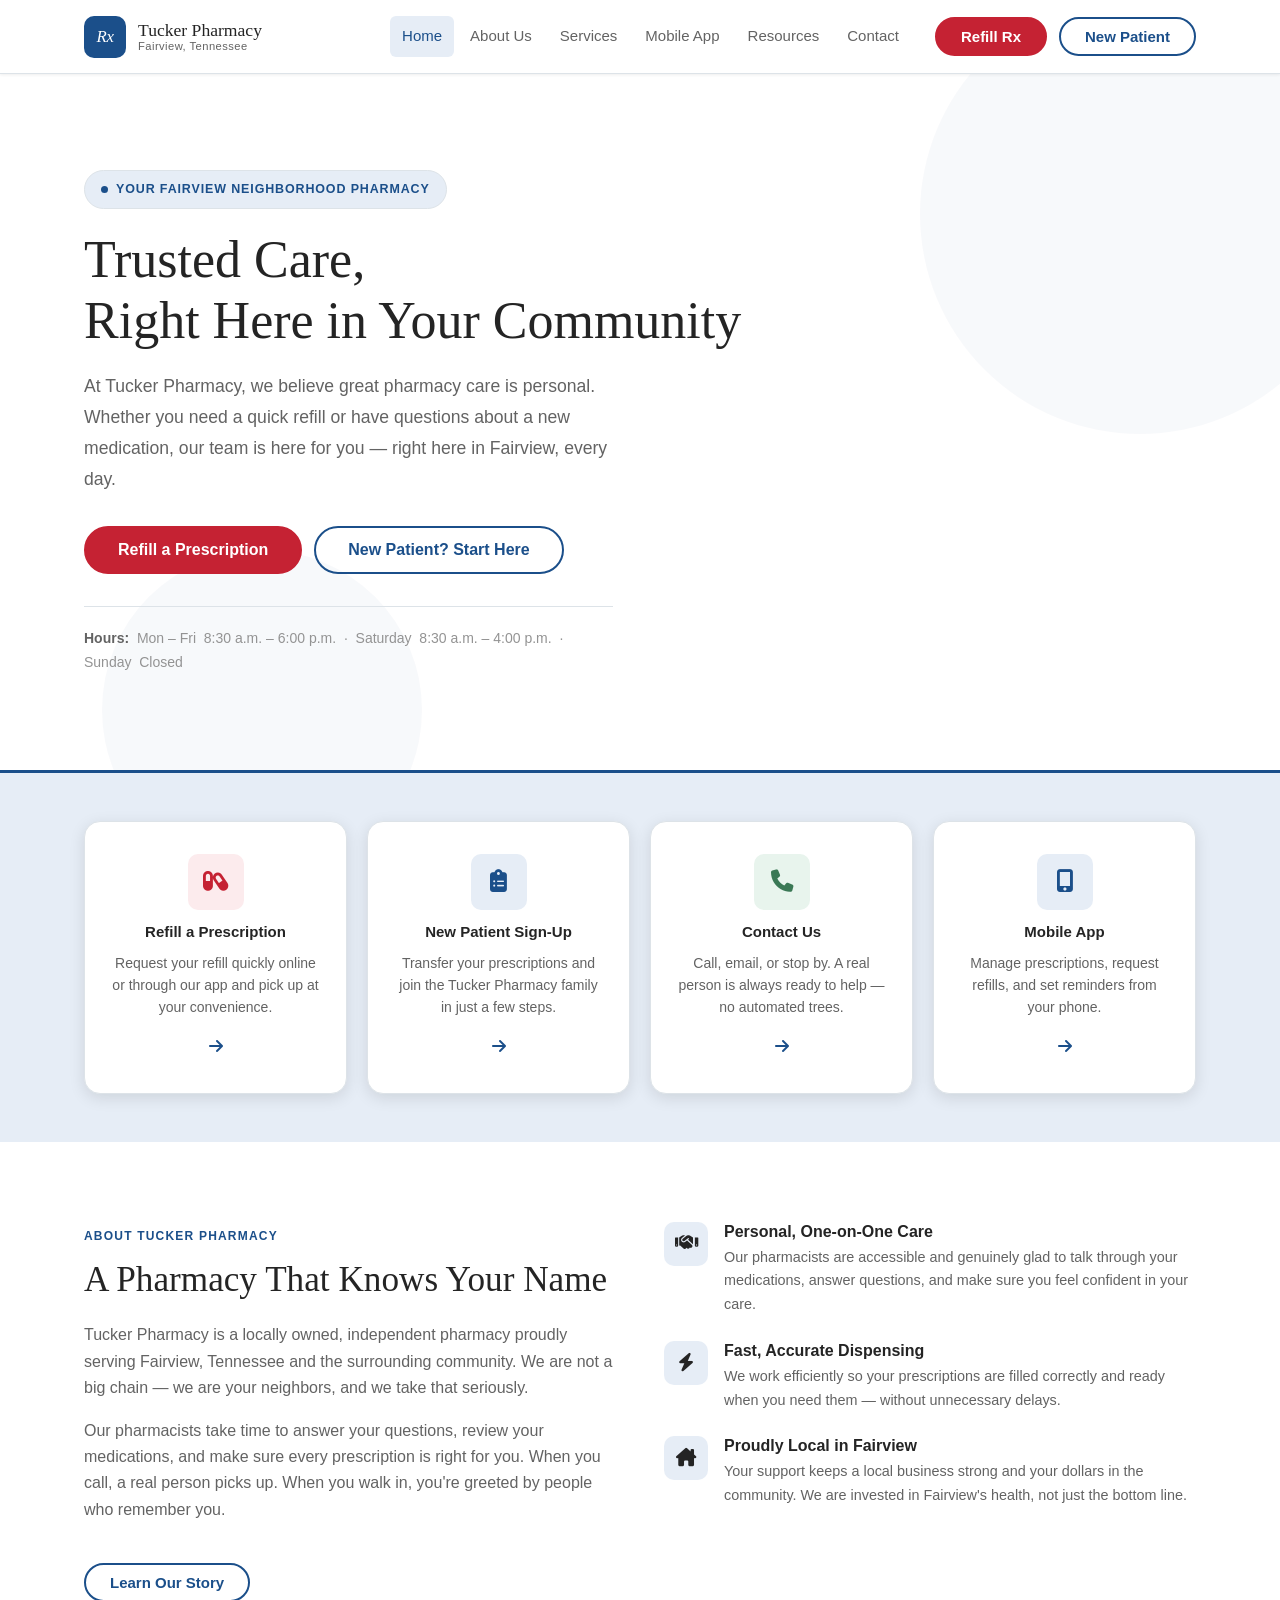
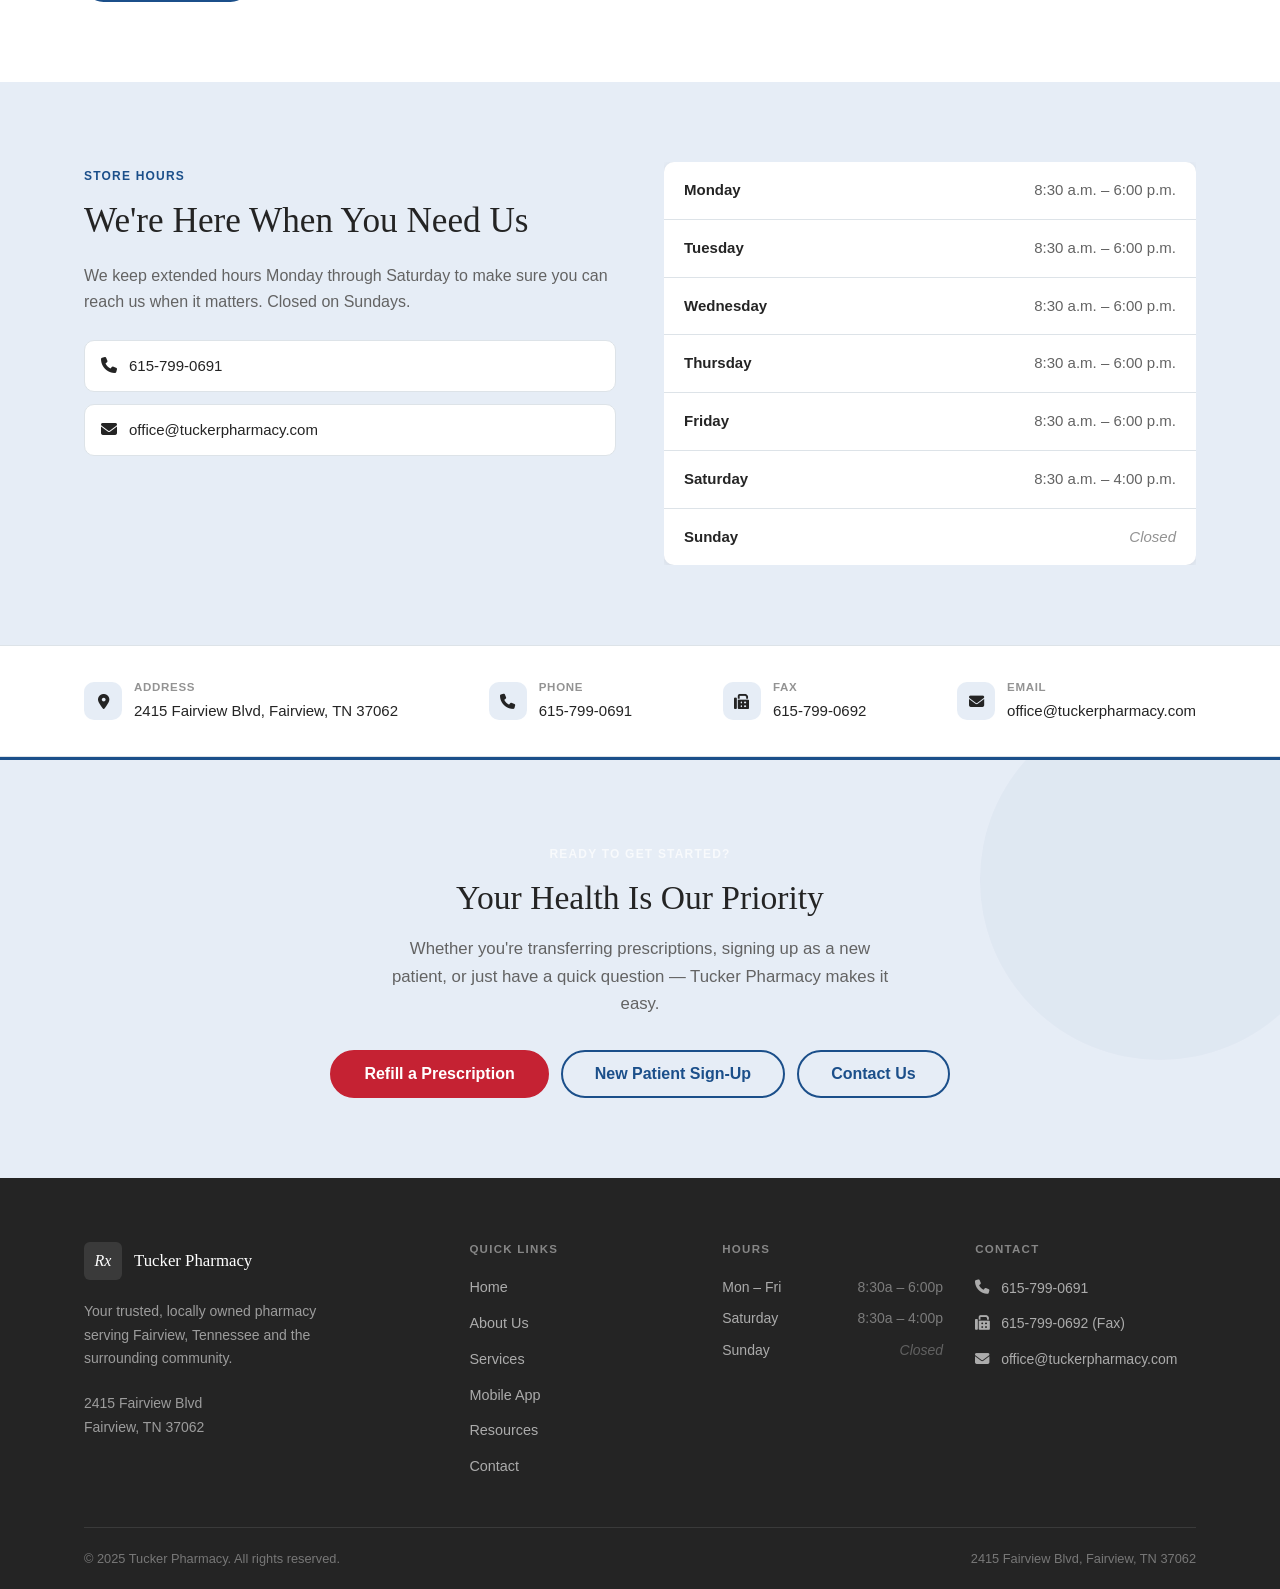
==== index.html @ 3251998f "Initial commit" ====
<!DOCTYPE html>
<html lang="en">
<head>
  <meta charset="UTF-8" />
  <meta name="viewport" content="width=device-width, initial-scale=1.0" />
  <meta name="description" content="Tucker Pharmacy is your trusted, locally owned pharmacy in Fairview, Tennessee. Prescription refills, medication counseling, immunizations, and more — from a team that knows you by name." />
  <title>Tucker Pharmacy — Fairview, TN</title>
  <link rel="stylesheet" href="styles.css" />
  <link rel="stylesheet" href="https://cdnjs.cloudflare.com/ajax/libs/font-awesome/6.5.1/css/all.min.css" />
</head>
<body>

  <!-- ============================================================
       SITE HEADER — repeated on every page
       ============================================================ -->
  <header class="site-header">
    <div class="container header-inner">

      <a href="index.html" class="logo" aria-label="Tucker Pharmacy — Home">
        <div class="logo-mark" aria-hidden="true">Rx</div>
        <div class="logo-text">
          <span class="logo-name">Tucker Pharmacy</span>
          <span class="logo-tagline">Fairview, Tennessee</span>
        </div>
      </a>

      <nav class="main-nav" id="main-nav" aria-label="Main navigation">
        <ul class="nav-list">
          <li><a href="index.html">Home</a></li>
          <li><a href="about.html">About Us</a></li>
          <li><a href="services.html">Services</a></li>
          <li><a href="mobile-app.html">Mobile App</a></li>
          <li><a href="resources.html">Resources</a></li>
          <li><a href="contact.html">Contact</a></li>
        </ul>
        <!-- These buttons are visible only in the mobile nav panel -->
        <div class="nav-mobile-actions">
          <a href="https://portal.digitalpharmacist.com/?pharmacy_id=bd510064-9d01-4053-98d8-5c1fb09d3efc" class="btn btn-accent btn-lg">Refill a Prescription</a>
          <!-- TODO: Replace # with your new patient registration URL -->
          <a href="contact.html" class="btn btn-outline btn-lg">New Patient Sign-Up</a>
        </div>
      </nav>

      <!-- Desktop action buttons -->
      <div class="header-actions">
        <a href="https://portal.digitalpharmacist.com/?pharmacy_id=bd510064-9d01-4053-98d8-5c1fb09d3efc" class="btn btn-accent">Refill Rx</a>
        <!-- TODO: Replace # with your new patient registration URL -->
        <a href="contact.html" class="btn btn-outline">New Patient</a>
      </div>

      <button
        class="mobile-menu-toggle"
        id="mobile-menu-toggle"
        aria-controls="main-nav"
        aria-expanded="false"
        aria-label="Toggle navigation menu"
      >
        <span></span>
        <span></span>
        <span></span>
      </button>

    </div>
  </header>
  <!-- ============================================================
       END SITE HEADER
       ============================================================ -->


  <main>

    <!-- ────────────────────────────────────────────────────────
         HERO
         ──────────────────────────────────────────────────────── -->
    <section class="hero" aria-labelledby="hero-heading">
      <div class="container">
        <div class="hero-inner">

          <div class="hero-badge" aria-hidden="true">
            <span class="hero-badge-dot"></span>
            Your Fairview Neighborhood Pharmacy
          </div>

          <h1 id="hero-heading">
            Trusted Care,<br>
            Right Here in Your Community
          </h1>

          <p class="hero-sub">
            At Tucker Pharmacy, we believe great pharmacy care is personal.
            Whether you need a quick refill or have questions about a new
            medication, our team is here for you — right here in Fairview,
            every day.
          </p>

          <div class="hero-actions">
            <a href="https://portal.digitalpharmacist.com/?pharmacy_id=bd510064-9d01-4053-98d8-5c1fb09d3efc" class="btn btn-accent btn-lg">Refill a Prescription</a>
            <!-- TODO: Replace # with your new patient registration URL -->
            <a href="contact.html" class="btn btn-outline btn-lg">New Patient? Start Here</a>
          </div>

          <p class="hero-note">
            <strong>Hours:</strong>&nbsp;
            Mon – Fri &nbsp;8:30 a.m. – 6:00 p.m.
            &nbsp;·&nbsp;
            Saturday &nbsp;8:30 a.m. – 4:00 p.m.
            &nbsp;·&nbsp;
            Sunday &nbsp;Closed
          </p>

        </div>
      </div>
    </section>
    <!-- END HERO -->


    <!-- ────────────────────────────────────────────────────────
         QUICK ACTION CARDS
         ──────────────────────────────────────────────────────── -->
    <section class="section section--sm section--alt" aria-label="Quick actions">
      <div class="container">
        <div class="action-cards">

          <a href="https://portal.digitalpharmacist.com/?pharmacy_id=bd510064-9d01-4053-98d8-5c1fb09d3efc" class="action-card">
            <div class="action-card-icon action-card-icon--accent" aria-hidden="true"><i class="fa-solid fa-capsules"></i></div>
            <h3>Refill a Prescription</h3>
            <p>Request your refill quickly online or through our app and pick up at your convenience.</p>
            <span class="action-card-arrow" aria-hidden="true"><i class="fa-solid fa-arrow-right"></i></span>
          </a>

          <!-- TODO: Replace # with your new patient registration URL -->
          <a href="contact.html" class="action-card">
            <div class="action-card-icon action-card-icon--primary" aria-hidden="true"><i class="fa-solid fa-clipboard-list"></i></div>
            <h3>New Patient Sign-Up</h3>
            <p>Transfer your prescriptions and join the Tucker Pharmacy family in just a few steps.</p>
            <span class="action-card-arrow" aria-hidden="true"><i class="fa-solid fa-arrow-right"></i></span>
          </a>

          <a href="contact.html" class="action-card">
            <div class="action-card-icon action-card-icon--green" aria-hidden="true"><i class="fa-solid fa-phone"></i></div>
            <h3>Contact Us</h3>
            <p>Call, email, or stop by. A real person is always ready to help — no automated trees.</p>
            <span class="action-card-arrow" aria-hidden="true"><i class="fa-solid fa-arrow-right"></i></span>
          </a>

          <a href="mobile-app.html" class="action-card">
            <div class="action-card-icon action-card-icon--primary" aria-hidden="true"><i class="fa-solid fa-mobile-screen-button"></i></div>
            <h3>Mobile App</h3>
            <p>Manage prescriptions, request refills, and set reminders from your phone.</p>
            <span class="action-card-arrow" aria-hidden="true"><i class="fa-solid fa-arrow-right"></i></span>
          </a>

        </div>
      </div>
    </section>
    <!-- END QUICK ACTION CARDS -->


    <!-- ────────────────────────────────────────────────────────
         WELCOME / TRUST SECTION
         ──────────────────────────────────────────────────────── -->
    <section class="section section--white" aria-labelledby="welcome-heading">
      <div class="container">
        <div class="welcome-grid">

          <div class="welcome-text">
            <span class="section-label">About Tucker Pharmacy</span>
            <h2 id="welcome-heading">A Pharmacy That Knows Your Name</h2>
            <p>
              Tucker Pharmacy is a locally owned, independent pharmacy proudly serving
              Fairview, Tennessee and the surrounding community. We are not a big chain —
              we are your neighbors, and we take that seriously.
            </p>
            <p>
              Our pharmacists take time to answer your questions, review your medications,
              and make sure every prescription is right for you. When you call, a real person
              picks up. When you walk in, you're greeted by people who remember you.
            </p>
            <a href="about.html" class="btn btn-outline mt-6">Learn Our Story</a>
          </div>

          <div class="trust-points">

            <div class="trust-point">
              <div class="trust-point-icon" aria-hidden="true"><i class="fa-solid fa-handshake"></i></div>
              <div class="trust-point-body">
                <h4>Personal, One-on-One Care</h4>
                <p>Our pharmacists are accessible and genuinely glad to talk through your medications, answer questions, and make sure you feel confident in your care.</p>
              </div>
            </div>

            <div class="trust-point">
              <div class="trust-point-icon" aria-hidden="true"><i class="fa-solid fa-bolt"></i></div>
              <div class="trust-point-body">
                <h4>Fast, Accurate Dispensing</h4>
                <p>We work efficiently so your prescriptions are filled correctly and ready when you need them — without unnecessary delays.</p>
              </div>
            </div>

            <div class="trust-point">
              <div class="trust-point-icon" aria-hidden="true"><i class="fa-solid fa-house-chimney"></i></div>
              <div class="trust-point-body">
                <h4>Proudly Local in Fairview</h4>
                <p>Your support keeps a local business strong and your dollars in the community. We are invested in Fairview's health, not just the bottom line.</p>
              </div>
            </div>

          </div>

        </div>
      </div>
    </section>
    <!-- END WELCOME / TRUST SECTION -->


    <!-- ────────────────────────────────────────────────────────
         HOURS SECTION
         ──────────────────────────────────────────────────────── -->
    <section class="section section--alt" aria-labelledby="hours-heading">
      <div class="container">
        <div class="hours-grid">

          <div class="hours-info">
            <span class="section-label">Store Hours</span>
            <h2 id="hours-heading">We're Here When You Need Us</h2>
            <p>
              We keep extended hours Monday through Saturday to make sure you can reach us
              when it matters. Closed on Sundays.
            </p>
            <div class="hours-contact-links">
              <a href="tel:6157990691" class="hours-contact-link">
                <span aria-hidden="true"><i class="fa-solid fa-phone"></i></span>
                615-799-0691
              </a>
              <a href="mailto:office@tuckerpharmacy.com" class="hours-contact-link">
                <span aria-hidden="true"><i class="fa-solid fa-envelope"></i></span>
                office@tuckerpharmacy.com
              </a>
            </div>
          </div>

          <div class="hours-table-wrap">
            <table class="hours-table" aria-label="Pharmacy hours of operation">
              <tbody>
                <tr>
                  <td>Monday</td>
                  <td>8:30 a.m. – 6:00 p.m.</td>
                </tr>
                <tr>
                  <td>Tuesday</td>
                  <td>8:30 a.m. – 6:00 p.m.</td>
                </tr>
                <tr>
                  <td>Wednesday</td>
                  <td>8:30 a.m. – 6:00 p.m.</td>
                </tr>
                <tr>
                  <td>Thursday</td>
                  <td>8:30 a.m. – 6:00 p.m.</td>
                </tr>
                <tr>
                  <td>Friday</td>
                  <td>8:30 a.m. – 6:00 p.m.</td>
                </tr>
                <tr>
                  <td>Saturday</td>
                  <td>8:30 a.m. – 4:00 p.m.</td>
                </tr>
                <tr>
                  <td>Sunday</td>
                  <td class="hours-closed">Closed</td>
                </tr>
              </tbody>
            </table>
          </div>

        </div>
      </div>
    </section>
    <!-- END HOURS SECTION -->


    <!-- ────────────────────────────────────────────────────────
         CONTACT STRIP
         ──────────────────────────────────────────────────────── -->
    <div class="contact-strip" aria-label="Contact information summary">
      <div class="container">
        <div class="contact-strip-inner">

          <div class="contact-strip-item">
            <div class="contact-strip-icon" aria-hidden="true"><i class="fa-solid fa-location-dot"></i></div>
            <div>
              <strong>Address</strong>
              <span>2415 Fairview Blvd, Fairview, TN 37062</span>
            </div>
          </div>

          <div class="contact-strip-item">
            <div class="contact-strip-icon" aria-hidden="true"><i class="fa-solid fa-phone"></i></div>
            <div>
              <strong>Phone</strong>
              <a href="tel:6157990691">615-799-0691</a>
            </div>
          </div>

          <div class="contact-strip-item">
            <div class="contact-strip-icon" aria-hidden="true"><i class="fa-solid fa-fax"></i></div>
            <div>
              <strong>Fax</strong>
              <span>615-799-0692</span>
            </div>
          </div>

          <div class="contact-strip-item">
            <div class="contact-strip-icon" aria-hidden="true"><i class="fa-solid fa-envelope"></i></div>
            <div>
              <strong>Email</strong>
              <a href="mailto:office@tuckerpharmacy.com">office@tuckerpharmacy.com</a>
            </div>
          </div>

        </div>
      </div>
    </div>
    <!-- END CONTACT STRIP -->


    <!-- ────────────────────────────────────────────────────────
         CTA STRIP
         ──────────────────────────────────────────────────────── -->
    <section class="cta-strip" aria-labelledby="cta-heading">
      <div class="container">
        <span class="section-label section-label--light">Ready to Get Started?</span>
        <h2 id="cta-heading">Your Health Is Our Priority</h2>
        <p>
          Whether you're transferring prescriptions, signing up as a new patient, or just
          have a quick question — Tucker Pharmacy makes it easy.
        </p>
        <div class="btn-group">
          <a href="https://portal.digitalpharmacist.com/?pharmacy_id=bd510064-9d01-4053-98d8-5c1fb09d3efc" class="btn btn-accent btn-lg">Refill a Prescription</a>
          <!-- TODO: Replace # with your new patient registration URL -->
          <a href="contact.html" class="btn btn-outline btn-lg">New Patient Sign-Up</a>
          <a href="contact.html" class="btn btn-outline btn-lg">Contact Us</a>
        </div>
      </div>
    </section>
    <!-- END CTA STRIP -->

  </main>


  <!-- ============================================================
       SITE FOOTER — repeated on every page
       ============================================================ -->
  <footer class="site-footer" aria-label="Site footer">
    <div class="container">
      <div class="footer-grid">

        <div class="footer-col">
          <a href="index.html" class="footer-logo" aria-label="Tucker Pharmacy — Home">
            <div class="footer-logo-mark" aria-hidden="true">Rx</div>
            <span class="footer-logo-name">Tucker Pharmacy</span>
          </a>
          <p class="footer-tagline">
            Your trusted, locally owned pharmacy serving Fairview, Tennessee
            and the surrounding community.
          </p>
          <address class="footer-address">
            2415 Fairview Blvd<br>
            Fairview, TN 37062
          </address>
        </div>

        <div class="footer-col">
          <h4>Quick Links</h4>
          <nav class="footer-links" aria-label="Footer navigation">
            <a href="index.html">Home</a>
            <a href="about.html">About Us</a>
            <a href="services.html">Services</a>
            <a href="mobile-app.html">Mobile App</a>
            <a href="resources.html">Resources</a>
            <a href="contact.html">Contact</a>
          </nav>
        </div>

        <div class="footer-col">
          <h4>Hours</h4>
          <div class="footer-hours">
            <div class="footer-hours-row">
              <span>Mon – Fri</span>
              <span>8:30a – 6:00p</span>
            </div>
            <div class="footer-hours-row">
              <span>Saturday</span>
              <span>8:30a – 4:00p</span>
            </div>
            <div class="footer-hours-row">
              <span>Sunday</span>
              <span class="closed">Closed</span>
            </div>
          </div>
        </div>

        <div class="footer-col">
          <h4>Contact</h4>
          <div class="footer-contact-links">
            <a href="tel:6157990691" class="footer-contact-link">
              <span aria-hidden="true"><i class="fa-solid fa-phone"></i></span> 615-799-0691
            </a>
            <a href="tel:6157990692" class="footer-contact-link">
              <span aria-hidden="true"><i class="fa-solid fa-fax"></i></span> 615-799-0692 (Fax)
            </a>
            <a href="mailto:office@tuckerpharmacy.com" class="footer-contact-link">
              <span aria-hidden="true"><i class="fa-solid fa-envelope"></i></span> office@tuckerpharmacy.com
            </a>
          </div>
        </div>

      </div>

      <div class="footer-bottom">
        <span>&copy; 2025 Tucker Pharmacy. All rights reserved.</span>
        <span>2415 Fairview Blvd, Fairview, TN 37062</span>
      </div>
    </div>
  </footer>
  <!-- ============================================================
       END SITE FOOTER
       ============================================================ -->


  <script src="script.js"></script>
</body>
</html>
---- styles.css ----
/* ==================================================
   Tucker Pharmacy — Main Stylesheet
   styles.css
   ==================================================

   Table of Contents
   -------------------------------------------------
   1.  CSS Custom Properties
   2.  Reset & Base
   3.  Typography
   4.  Container & Layout
   5.  Buttons
   6.  Site Header & Logo
   7.  Navigation
   8.  Mobile Menu Toggle
   9.  Home Hero
   10. Quick Action Cards
   11. Welcome / Trust Section
   12. Hours Section
   13. Contact Info Strip
   14. CTA Strip
   15. Subpage Hero (Interior Pages)
   16. Content Sections (Shared)
   17. Service Items
   18. Value / Feature Cards
   19. About Page
   20. Mobile App Page
   21. Resources & FAQ Page
   22. Contact Page
   23. Contact Form
   24. Map Placeholder
   25. Site Footer
   26. Utilities
   27. Responsive — Tablet (max-width: 960px)
   28. Responsive — Mobile (max-width: 640px)
   ================================================== */


/* ─── 1. CSS Custom Properties ─────────────────────────────── */

:root {
  /* Brand colors */
  --clr-primary:         #1B4F8A;
  --clr-primary-dark:    #153E6E;
  --clr-primary-darker:  #0E2A4D;
  --clr-primary-light:   #E6EDF6;

  --clr-accent:          #C52233;
  --clr-accent-dark:     #A41C2B;
  --clr-accent-light:    #FCEBED;

  --clr-green:           #3A7855;
  --clr-green-light:     #E8F4ED;

  /* Neutrals */
  --clr-text:            #242424;
  --clr-text-muted:      #636363;
  --clr-text-light:      #939393;
  --clr-bg:              #FFFFFF;
  --clr-bg-alt:          #E6EDF6;
  --clr-white:           #FFFFFF;
  --clr-border:          #DDE3E8;
  --clr-border-dark:     #C5CDD4;

  /* Spacing scale */
  --sp-1:   0.25rem;
  --sp-2:   0.5rem;
  --sp-3:   0.75rem;
  --sp-4:   1rem;
  --sp-5:   1.25rem;
  --sp-6:   1.5rem;
  --sp-8:   2rem;
  --sp-10:  2.5rem;
  --sp-12:  3rem;
  --sp-16:  4rem;
  --sp-20:  5rem;
  --sp-24:  6rem;

  /* Border radius */
  --r-xs:   4px;
  --r-sm:   6px;
  --r:      10px;
  --r-lg:   16px;
  --r-xl:   24px;
  --r-full: 9999px;

  /* Shadows */
  --sh-xs: 0 1px 3px rgba(0, 0, 0, 0.07);
  --sh-sm: 0 2px 8px rgba(0, 0, 0, 0.09);
  --sh:    0 4px 16px rgba(0, 0, 0, 0.11);
  --sh-md: 0 8px 24px rgba(0, 0, 0, 0.13);
  --sh-lg: 0 16px 48px rgba(0, 0, 0, 0.15);

  /* Typography */
  --font-body:  -apple-system, BlinkMacSystemFont, 'Segoe UI', Roboto,
                Oxygen-Sans, Ubuntu, Cantarell, 'Helvetica Neue', sans-serif;
  --font-serif: Georgia, 'Palatino Linotype', 'Book Antiqua', Palatino, serif;

  /* Layout */
  --max-w:  1160px;
  --hdr-h:  74px;

  /* Transitions */
  --tr:      0.18s ease;
  --tr-slow: 0.30s ease;
}


/* ─── 2. Reset & Base ───────────────────────────────────────── */

*,
*::before,
*::after {
  box-sizing: border-box;
  margin: 0;
  padding: 0;
}

html {
  scroll-behavior: smooth;
  -webkit-text-size-adjust: 100%;
}

body {
  font-family: var(--font-body);
  font-size: 1rem;
  line-height: 1.65;
  color: var(--clr-text);
  background-color: var(--clr-bg);
  -webkit-font-smoothing: antialiased;
  -moz-osx-font-smoothing: grayscale;
}

body.nav-is-open {
  overflow: hidden;
}

img {
  max-width: 100%;
  height: auto;
  display: block;
}

a {
  color: var(--clr-primary);
  text-decoration: none;
  transition: color var(--tr);
}

a:hover {
  color: var(--clr-primary-dark);
}

ul,
ol {
  list-style: none;
}

table {
  border-collapse: collapse;
  width: 100%;
}

input,
textarea,
select,
button {
  font-family: inherit;
  font-size: inherit;
}


/* ─── 3. Typography ─────────────────────────────────────────── */

h1,
h2,
h3,
h4,
h5,
h6 {
  font-family: var(--font-serif);
  line-height: 1.25;
  color: var(--clr-text);
  font-weight: normal;
}

h1 { font-size: clamp(2rem, 5vw, 3rem); }
h2 { font-size: clamp(1.6rem, 3.5vw, 2.2rem); }
h3 { font-size: clamp(1.15rem, 2.5vw, 1.5rem); }
h4 { font-size: 1rem;      font-family: var(--font-body); font-weight: 700; }
h5 { font-size: 0.9375rem; font-family: var(--font-body); font-weight: 700; }

p {
  margin-bottom: var(--sp-4);
  color: var(--clr-text-muted);
  max-width: 68ch;
}

p:last-child {
  margin-bottom: 0;
}

strong {
  color: var(--clr-text);
  font-weight: 600;
}

/* Eyebrow / section labels */
.section-label {
  display: inline-block;
  font-family: var(--font-body);
  font-size: 0.75rem;
  font-weight: 700;
  letter-spacing: 0.1em;
  text-transform: uppercase;
  color: var(--clr-primary);
  margin-bottom: var(--sp-3);
}

.section-label--accent {
  color: var(--clr-accent);
}

.section-label--light {
  color: rgba(255, 255, 255, 0.70);
}


/* ─── 4. Container & Layout ─────────────────────────────────── */

.container {
  width: 100%;
  max-width: var(--max-w);
  margin-left: auto;
  margin-right: auto;
  padding-left: var(--sp-6);
  padding-right: var(--sp-6);
}

.section {
  padding-top: var(--sp-20);
  padding-bottom: var(--sp-20);
}

.section--sm {
  padding-top: var(--sp-12);
  padding-bottom: var(--sp-12);
}

.section--lg {
  padding-top: var(--sp-24);
  padding-bottom: var(--sp-24);
}

.section--alt   { background-color: var(--clr-bg-alt); }
.section--white { background-color: var(--clr-white); }
.section--primary { background-color: var(--clr-primary-light); color: var(--clr-text); }
.section--dark    { background-color: #242424; color: var(--clr-white); }

.section-header {
  margin-bottom: var(--sp-12);
}

.section-header h2 {
  margin-bottom: var(--sp-3);
}

.section-header p {
  font-size: 1.05rem;
  max-width: 60ch;
}

.section-header--center {
  text-align: center;
}

.section-header--center p {
  margin-left: auto;
  margin-right: auto;
}

/* Grid helpers */
.grid-2 {
  display: grid;
  grid-template-columns: 1fr 1fr;
  gap: var(--sp-8);
  align-items: start;
}

.grid-3 {
  display: grid;
  grid-template-columns: repeat(3, 1fr);
  gap: var(--sp-6);
}

.grid-4 {
  display: grid;
  grid-template-columns: repeat(4, 1fr);
  gap: var(--sp-6);
}


/* ─── 5. Buttons ────────────────────────────────────────────── */

.btn {
  display: inline-flex;
  align-items: center;
  justify-content: center;
  gap: var(--sp-2);
  padding: 0.625rem var(--sp-6);
  border: 2px solid transparent;
  border-radius: var(--r-full);
  font-family: var(--font-body);
  font-size: 0.9375rem;
  font-weight: 600;
  line-height: 1;
  cursor: pointer;
  text-decoration: none;
  white-space: nowrap;
  transition: background-color var(--tr), color var(--tr),
              border-color var(--tr), transform var(--tr), box-shadow var(--tr);
  -webkit-user-select: none;
  user-select: none;
}

.btn:focus-visible {
  outline: 3px solid var(--clr-accent);
  outline-offset: 3px;
}

.btn:active {
  transform: translateY(1px);
}

/* Primary — teal fill */
.btn-primary {
  background-color: var(--clr-primary);
  border-color: var(--clr-primary);
  color: var(--clr-white);
}

.btn-primary:hover {
  background-color: var(--clr-primary-dark);
  border-color: var(--clr-primary-dark);
  color: var(--clr-white);
  box-shadow: var(--sh-sm);
}

/* Accent — orange fill (main CTA) */
.btn-accent {
  background-color: var(--clr-accent);
  border-color: var(--clr-accent);
  color: var(--clr-white);
}

.btn-accent:hover {
  background-color: var(--clr-accent-dark);
  border-color: var(--clr-accent-dark);
  color: var(--clr-white);
  box-shadow: var(--sh-sm);
}

/* Outline — teal border on light background */
.btn-outline {
  background-color: transparent;
  border-color: var(--clr-primary);
  color: var(--clr-primary);
}

.btn-outline:hover {
  background-color: var(--clr-primary);
  color: var(--clr-white);
}

/* Outline white — white border on dark background */
.btn-outline-white {
  background-color: transparent;
  border-color: rgba(255, 255, 255, 0.70);
  color: var(--clr-white);
}

.btn-outline-white:hover {
  background-color: var(--clr-white);
  border-color: var(--clr-white);
  color: var(--clr-primary-dark);
}

/* Ghost */
.btn-ghost {
  background-color: transparent;
  border-color: transparent;
  color: var(--clr-primary);
  padding-left: var(--sp-3);
  padding-right: var(--sp-3);
}

.btn-ghost:hover {
  background-color: var(--clr-primary-light);
  color: var(--clr-primary-dark);
}

/* Sizes */
.btn-sm {
  padding: var(--sp-2) var(--sp-4);
  font-size: 0.875rem;
}

.btn-lg {
  padding: 0.875rem var(--sp-8);
  font-size: 1rem;
}

/* Button group */
.btn-group {
  display: flex;
  flex-wrap: wrap;
  gap: var(--sp-3);
  align-items: center;
}


/* ─── 6. Site Header & Logo ─────────────────────────────────── */

.site-header {
  position: sticky;
  top: 0;
  left: 0;
  right: 0;
  z-index: 100;
  height: var(--hdr-h);
  background-color: var(--clr-white);
  border-bottom: 1px solid var(--clr-border);
  box-shadow: var(--sh-xs);
}

.header-inner {
  display: flex;
  align-items: center;
  gap: var(--sp-6);
  height: 100%;
}

.logo {
  display: flex;
  align-items: center;
  gap: var(--sp-3);
  text-decoration: none;
  flex-shrink: 0;
}

.logo-mark {
  width: 42px;
  height: 42px;
  background-color: var(--clr-primary);
  border-radius: var(--r);
  display: flex;
  align-items: center;
  justify-content: center;
  color: var(--clr-white);
  font-family: var(--font-serif);
  font-size: 1.05rem;
  font-style: italic;
  flex-shrink: 0;
  letter-spacing: -0.02em;
  transition: background-color var(--tr);
}

.logo:hover .logo-mark {
  background-color: var(--clr-primary-dark);
}

.logo-text {
  display: flex;
  flex-direction: column;
  line-height: 1.15;
}

.logo-name {
  font-family: var(--font-serif);
  font-size: 1.1rem;
  color: var(--clr-text);
  font-weight: normal;
  transition: color var(--tr);
}

.logo-tagline {
  font-size: 0.7rem;
  color: var(--clr-text-muted);
  letter-spacing: 0.04em;
}

.logo:hover .logo-name {
  color: var(--clr-primary);
}


/* ─── 7. Navigation ─────────────────────────────────────────── */

.main-nav {
  margin-left: auto;
}

.nav-list {
  display: flex;
  align-items: center;
  gap: var(--sp-1);
}

.nav-list a {
  display: block;
  padding: var(--sp-2) var(--sp-3);
  font-size: 0.9375rem;
  font-weight: 500;
  color: var(--clr-text-muted);
  border-radius: var(--r-sm);
  text-decoration: none;
  transition: color var(--tr), background-color var(--tr);
}

.nav-list a:hover,
.nav-list a.active {
  color: var(--clr-primary);
  background-color: var(--clr-primary-light);
}

.header-actions {
  display: flex;
  align-items: center;
  gap: var(--sp-3);
  flex-shrink: 0;
}

/* Mobile actions shown inside the open nav panel */
.nav-mobile-actions {
  display: none;
}


/* ─── 8. Mobile Menu Toggle ─────────────────────────────────── */

.mobile-menu-toggle {
  display: none;
  flex-direction: column;
  justify-content: center;
  gap: 5px;
  width: 40px;
  height: 40px;
  background: none;
  border: none;
  border-radius: var(--r-sm);
  cursor: pointer;
  padding: var(--sp-2);
  margin-left: auto;
  flex-shrink: 0;
  transition: background-color var(--tr);
}

.mobile-menu-toggle:hover {
  background-color: var(--clr-primary-light);
}

.mobile-menu-toggle span {
  display: block;
  width: 100%;
  height: 2px;
  background-color: var(--clr-text);
  border-radius: 2px;
  transition: transform var(--tr), opacity var(--tr);
  transform-origin: center;
}

.mobile-menu-toggle.is-active span:nth-child(1) {
  transform: translateY(7px) rotate(45deg);
}

.mobile-menu-toggle.is-active span:nth-child(2) {
  opacity: 0;
  transform: scaleX(0);
}

.mobile-menu-toggle.is-active span:nth-child(3) {
  transform: translateY(-7px) rotate(-45deg);
}


/* ─── 9. Home Hero ──────────────────────────────────────────── */

.hero {
  background: var(--clr-white);
  color: var(--clr-text);
  border-bottom: 3px solid var(--clr-primary);
  padding: var(--sp-24) 0;
  position: relative;
  overflow: hidden;
}

/* Decorative background shapes */
.hero::before {
  content: '';
  position: absolute;
  top: -80px;
  right: -80px;
  width: 440px;
  height: 440px;
  background: rgba(27, 79, 138, 0.03);
  border-radius: 50%;
  pointer-events: none;
}

.hero::after {
  content: '';
  position: absolute;
  bottom: -100px;
  left: 8%;
  width: 320px;
  height: 320px;
  background: rgba(27, 79, 138, 0.03);
  border-radius: 50%;
  pointer-events: none;
}

.hero-inner {
  position: relative;
  z-index: 1;
  max-width: 720px;
}

.hero-badge {
  display: inline-flex;
  align-items: center;
  gap: var(--sp-2);
  background: var(--clr-primary-light);
  border: 1px solid var(--clr-border);
  border-radius: var(--r-full);
  padding: var(--sp-2) var(--sp-4);
  font-size: 0.78rem;
  font-weight: 700;
  letter-spacing: 0.07em;
  text-transform: uppercase;
  color: var(--clr-primary);
  margin-bottom: var(--sp-5);
}

.hero-badge-dot {
  width: 7px;
  height: 7px;
  background-color: var(--clr-primary);
  border-radius: 50%;
  display: inline-block;
  flex-shrink: 0;
}

.hero h1 {
  color: var(--clr-text);
  margin-bottom: var(--sp-5);
  font-size: clamp(2.1rem, 5vw, 3.25rem);
  line-height: 1.18;
}

.hero-sub {
  font-size: 1.1rem;
  color: var(--clr-text-muted);
  max-width: 55ch;
  line-height: 1.75;
  margin-bottom: var(--sp-8);
}

.hero-actions {
  display: flex;
  flex-wrap: wrap;
  gap: var(--sp-3);
  align-items: center;
  margin-bottom: var(--sp-8);
}

.hero-note {
  font-size: 0.875rem;
  color: var(--clr-text-light);
  border-top: 1px solid var(--clr-border);
  padding-top: var(--sp-5);
}

.hero-note strong {
  color: var(--clr-text-muted);
}


/* ─── 10. Quick Action Cards ────────────────────────────────── */

.action-cards {
  display: grid;
  grid-template-columns: repeat(4, 1fr);
  gap: var(--sp-5);
}

.action-card {
  background-color: var(--clr-white);
  border-radius: var(--r-lg);
  box-shadow: var(--sh);
  padding: var(--sp-8) var(--sp-6);
  text-align: center;
  text-decoration: none;
  color: var(--clr-text);
  border: 1px solid var(--clr-border);
  display: flex;
  flex-direction: column;
  align-items: center;
  gap: var(--sp-3);
  transition: transform var(--tr-slow), box-shadow var(--tr-slow), border-color var(--tr);
}

.action-card:hover {
  transform: translateY(-5px);
  box-shadow: var(--sh-lg);
  border-color: var(--clr-primary);
  color: var(--clr-text);
}

.action-card-icon {
  width: 56px;
  height: 56px;
  border-radius: var(--r);
  display: flex;
  align-items: center;
  justify-content: center;
  font-size: 1.4rem;
  flex-shrink: 0;
}

.action-card-icon--primary { background-color: var(--clr-primary-light); color: var(--clr-primary); }
.action-card-icon--accent  { background-color: var(--clr-accent-light);  color: var(--clr-accent); }
.action-card-icon--green   { background-color: var(--clr-green-light);   color: var(--clr-green); }

.action-card h3 {
  font-family: var(--font-body);
  font-size: 0.9375rem;
  font-weight: 700;
  color: var(--clr-text);
  line-height: 1.3;
}

.action-card p {
  font-size: 0.875rem;
  color: var(--clr-text-muted);
  margin: 0;
  max-width: none;
  line-height: 1.55;
}

.action-card-arrow {
  font-size: 1rem;
  color: var(--clr-primary);
  font-weight: 700;
  margin-top: var(--sp-1);
}


/* ─── 11. Welcome / Trust Section ───────────────────────────── */

.welcome-grid {
  display: grid;
  grid-template-columns: 1fr 1fr;
  gap: var(--sp-12);
  align-items: start;
}

.welcome-text h2 {
  margin-bottom: var(--sp-5);
}

.trust-points {
  display: flex;
  flex-direction: column;
  gap: var(--sp-6);
}

.trust-point {
  display: flex;
  gap: var(--sp-4);
  align-items: flex-start;
}

.trust-point-icon {
  width: 44px;
  height: 44px;
  flex-shrink: 0;
  background-color: var(--clr-primary-light);
  border-radius: var(--r);
  display: flex;
  align-items: center;
  justify-content: center;
  font-size: 1.15rem;
}

.trust-point-body h4 {
  margin-bottom: var(--sp-1);
}

.trust-point-body p {
  font-size: 0.9rem;
  margin: 0;
  max-width: none;
}


/* ─── 12. Hours Section ─────────────────────────────────────── */

.hours-grid {
  display: grid;
  grid-template-columns: 1fr 1fr;
  gap: var(--sp-12);
  align-items: start;
}

.hours-info h2 {
  margin-bottom: var(--sp-5);
}

.hours-table-wrap {
  overflow-x: auto;
}

.hours-table {
  width: 100%;
  border-radius: var(--r);
  overflow: hidden;
  box-shadow: var(--sh-sm);
  background-color: var(--clr-white);
}

.hours-table tr {
  border-bottom: 1px solid var(--clr-border);
}

.hours-table tr:last-child {
  border-bottom: none;
}

.hours-table td {
  padding: var(--sp-4) var(--sp-5);
  font-size: 0.9375rem;
}

.hours-table td:first-child {
  font-weight: 600;
  color: var(--clr-text);
  width: 50%;
}

.hours-table td:last-child {
  color: var(--clr-text-muted);
  text-align: right;
}

.hours-closed {
  color: var(--clr-text-light) !important;
  font-style: italic;
}

.hours-contact-links {
  display: flex;
  flex-direction: column;
  gap: var(--sp-3);
  margin-top: var(--sp-6);
}

.hours-contact-link {
  display: flex;
  align-items: center;
  gap: var(--sp-3);
  font-size: 0.9375rem;
  font-weight: 500;
  color: var(--clr-text);
  text-decoration: none;
  padding: var(--sp-3) var(--sp-4);
  background-color: var(--clr-white);
  border-radius: var(--r);
  border: 1px solid var(--clr-border);
  transition: border-color var(--tr), box-shadow var(--tr), color var(--tr);
}

.hours-contact-link:hover {
  border-color: var(--clr-primary);
  box-shadow: var(--sh-sm);
  color: var(--clr-primary);
}

.hours-contact-link span {
  font-size: 1rem;
}


/* ─── 13. Contact Info Strip ────────────────────────────────── */

.contact-strip {
  background-color: var(--clr-white);
  border-top: 1px solid var(--clr-border);
  border-bottom: 1px solid var(--clr-border);
}

.contact-strip-inner {
  display: flex;
  align-items: center;
  justify-content: space-between;
  gap: var(--sp-6);
  flex-wrap: wrap;
  padding: var(--sp-8) 0;
}

.contact-strip-item {
  display: flex;
  align-items: center;
  gap: var(--sp-3);
  font-size: 0.9375rem;
}

.contact-strip-icon {
  width: 38px;
  height: 38px;
  background-color: var(--clr-primary-light);
  border-radius: var(--r);
  display: flex;
  align-items: center;
  justify-content: center;
  font-size: 0.95rem;
  flex-shrink: 0;
}

.contact-strip-item strong {
  display: block;
  font-size: 0.72rem;
  text-transform: uppercase;
  letter-spacing: 0.06em;
  color: var(--clr-text-light);
  margin-bottom: 2px;
  font-weight: 700;
}

.contact-strip-item a,
.contact-strip-item span {
  color: var(--clr-text);
  font-weight: 500;
}

.contact-strip-item a:hover {
  color: var(--clr-primary);
}


/* ─── 14. CTA Strip ─────────────────────────────────────────── */

.cta-strip {
  background: var(--clr-primary-light);
  color: var(--clr-text);
  border-top: 3px solid var(--clr-primary);
  padding: var(--sp-20) 0;
  text-align: center;
  position: relative;
  overflow: hidden;
}

.cta-strip::before {
  content: '';
  position: absolute;
  top: -60px;
  right: -60px;
  width: 360px;
  height: 360px;
  background: rgba(27, 79, 138, 0.03);
  border-radius: 50%;
  pointer-events: none;
}

.cta-strip h2 {
  color: var(--clr-text);
  margin-bottom: var(--sp-4);
  font-size: clamp(1.5rem, 3.5vw, 2.1rem);
  position: relative;
  z-index: 1;
}

.cta-strip p {
  color: var(--clr-text-muted);
  max-width: 54ch;
  margin-left: auto;
  margin-right: auto;
  margin-bottom: var(--sp-8);
  font-size: 1.05rem;
  position: relative;
  z-index: 1;
}

.cta-strip .btn-group {
  justify-content: center;
  position: relative;
  z-index: 1;
}


/* ─── 15. Subpage Hero ──────────────────────────────────────── */

.page-hero {
  background: var(--clr-white);
  color: var(--clr-text);
  border-bottom: 3px solid var(--clr-primary);
  padding: var(--sp-16) 0;
  position: relative;
  overflow: hidden;
}

.page-hero::before {
  content: '';
  position: absolute;
  top: -60px;
  right: -60px;
  width: 300px;
  height: 300px;
  background: rgba(27, 79, 138, 0.03);
  border-radius: 50%;
  pointer-events: none;
}

.page-hero-inner {
  position: relative;
  z-index: 1;
}

.page-hero h1 {
  color: var(--clr-text);
  margin-bottom: var(--sp-3);
  font-size: clamp(1.8rem, 4vw, 2.6rem);
}

.page-hero p {
  color: var(--clr-text-muted);
  font-size: 1.05rem;
  max-width: 58ch;
  margin: 0;
}

.breadcrumb {
  display: flex;
  align-items: center;
  gap: var(--sp-2);
  font-size: 0.85rem;
  color: var(--clr-text-light);
  margin-bottom: var(--sp-4);
}

.breadcrumb a {
  color: var(--clr-text-muted);
  text-decoration: none;
  transition: color var(--tr);
}

.breadcrumb a:hover {
  color: var(--clr-primary);
}

.breadcrumb-sep {
  opacity: 0.45;
}


/* ─── 16. Content Sections (Shared) ────────────────────────── */

.prose p {
  max-width: none;
  font-size: 1.0125rem;
  line-height: 1.78;
  color: var(--clr-text-muted);
  margin-bottom: var(--sp-5);
}

.content-lead {
  font-size: 1.15rem;
  color: var(--clr-text-muted);
  line-height: 1.78;
  max-width: 72ch;
  margin-bottom: var(--sp-6);
}


/* ─── 17. Service Items ─────────────────────────────────────── */

.service-list {
  display: flex;
  flex-direction: column;
  gap: var(--sp-4);
}

.service-item {
  display: grid;
  grid-template-columns: 64px 1fr;
  gap: var(--sp-6);
  align-items: start;
  background-color: var(--clr-white);
  border-radius: var(--r-lg);
  border: 1px solid var(--clr-border);
  padding: var(--sp-8);
  transition: border-color var(--tr), box-shadow var(--tr);
}

.service-item:hover {
  border-color: var(--clr-primary);
  box-shadow: var(--sh);
}

.service-item-icon {
  width: 56px;
  height: 56px;
  background-color: var(--clr-primary-light);
  border-radius: var(--r);
  display: flex;
  align-items: center;
  justify-content: center;
  font-size: 1.35rem;
  flex-shrink: 0;
}

.service-item-icon--accent { background-color: var(--clr-accent-light); }
.service-item-icon--green  { background-color: var(--clr-green-light);  }

.service-item-body h3 {
  font-size: 1.15rem;
  margin-bottom: var(--sp-2);
}

.service-item-body p {
  font-size: 0.95rem;
  max-width: none;
  margin-bottom: var(--sp-5);
}

.service-item-body .btn {
  font-size: 0.875rem;
  padding: 0.5rem var(--sp-4);
}


/* ─── 18. Value / Feature Cards ─────────────────────────────── */

.feature-card {
  background-color: var(--clr-white);
  border-radius: var(--r-lg);
  border: 1px solid var(--clr-border);
  padding: var(--sp-8) var(--sp-6);
  text-align: center;
  transition: transform var(--tr-slow), box-shadow var(--tr-slow);
}

.feature-card:hover {
  transform: translateY(-4px);
  box-shadow: var(--sh);
}

.feature-card-icon {
  width: 60px;
  height: 60px;
  margin: 0 auto var(--sp-5);
  background-color: var(--clr-primary-light);
  border-radius: var(--r-lg);
  display: flex;
  align-items: center;
  justify-content: center;
  font-size: 1.4rem;
}

.feature-card h3 {
  font-size: 1.05rem;
  margin-bottom: var(--sp-3);
}

.feature-card p {
  font-size: 0.9rem;
  margin: 0;
  max-width: none;
}


/* ─── 19. About Page ────────────────────────────────────────── */

.story-grid {
  display: grid;
  grid-template-columns: 1fr 1fr;
  gap: var(--sp-16);
  align-items: start;
}

.story-callout {
  background-color: var(--clr-primary-light);
  border-left: 4px solid var(--clr-primary);
  border-radius: 0 var(--r) var(--r) 0;
  padding: var(--sp-6) var(--sp-8);
  margin-top: var(--sp-6);
}

.story-callout p {
  font-size: 1rem;
  color: var(--clr-primary-dark);
  margin: 0;
  max-width: none;
  font-style: italic;
  line-height: 1.75;
}

.story-aside {
  background-color: var(--clr-white);
  border-radius: var(--r-lg);
  border: 1px solid var(--clr-border);
  padding: var(--sp-8);
  box-shadow: var(--sh-sm);
}

.story-aside h3 {
  font-size: 1.2rem;
  margin-bottom: var(--sp-6);
}

.aside-list {
  display: flex;
  flex-direction: column;
  gap: var(--sp-4);
}

.aside-list-item {
  display: flex;
  align-items: flex-start;
  gap: var(--sp-3);
  font-size: 0.9375rem;
  color: var(--clr-text-muted);
  line-height: 1.6;
}

.aside-list-item::before {
  content: '\f00c';
  font-family: 'Font Awesome 6 Free';
  font-weight: 900;
  color: var(--clr-green);
  flex-shrink: 0;
  font-size: 0.9rem;
  margin-top: 2px;
}

.value-cards {
  display: grid;
  grid-template-columns: repeat(3, 1fr);
  gap: var(--sp-5);
}

.value-card {
  background-color: var(--clr-white);
  border-radius: var(--r-lg);
  border: 1px solid var(--clr-border);
  padding: var(--sp-8) var(--sp-6);
  transition: border-color var(--tr), box-shadow var(--tr);
}

.value-card:hover {
  border-color: var(--clr-primary);
  box-shadow: var(--sh-sm);
}

.value-card-icon {
  font-size: 1.75rem;
  margin-bottom: var(--sp-4);
  display: block;
  line-height: 1;
}

.value-card h3 {
  font-family: var(--font-body);
  font-size: 1rem;
  font-weight: 700;
  margin-bottom: var(--sp-3);
}

.value-card p {
  font-size: 0.9rem;
  margin: 0;
  max-width: none;
  line-height: 1.65;
}


/* ─── 20. Mobile App Page ───────────────────────────────────── */

.app-intro-grid {
  display: grid;
  grid-template-columns: 1fr 1.1fr;
  gap: var(--sp-12);
  align-items: center;
}

.app-visual {
  background: linear-gradient(
    145deg,
    var(--clr-primary-light) 0%,
    var(--clr-bg-alt) 100%
  );
  border-radius: var(--r-xl);
  border: 1px solid var(--clr-border);
  aspect-ratio: 9 / 14;
  max-height: 500px;
  display: flex;
  flex-direction: column;
  align-items: center;
  justify-content: center;
  gap: var(--sp-4);
  box-shadow: var(--sh-md);
}

.app-visual-icon {
  font-size: 4rem;
  line-height: 1;
}

.app-visual-label {
  font-size: 0.9rem;
  color: var(--clr-text-muted);
  text-align: center;
  max-width: 18ch;
  margin: 0;
  line-height: 1.55;
}

.app-intro-text h2 {
  margin-bottom: var(--sp-4);
}

.app-intro-text p {
  max-width: none;
}

.app-store-buttons {
  display: flex;
  flex-wrap: wrap;
  gap: var(--sp-3);
  margin-top: var(--sp-6);
}

.app-store-btn {
  display: flex;
  align-items: center;
  gap: var(--sp-3);
  padding: var(--sp-3) var(--sp-5);
  background-color: var(--clr-text);
  color: var(--clr-white);
  border-radius: var(--r);
  text-decoration: none;
  min-width: 180px;
  transition: background-color var(--tr), transform var(--tr);
}

.app-store-btn:hover {
  background-color: #242424;
  color: var(--clr-white);
  transform: translateY(-2px);
}

.app-store-btn-icon {
  font-size: 1.4rem;
  flex-shrink: 0;
  line-height: 1;
}

.app-store-btn-text {
  display: flex;
  flex-direction: column;
  line-height: 1.2;
}

.app-store-btn-text small {
  font-size: 0.63rem;
  opacity: 0.72;
  text-transform: uppercase;
  letter-spacing: 0.04em;
}

.app-store-btn-text strong {
  font-size: 0.9375rem;
  color: var(--clr-white);
  font-weight: 600;
}

.app-features-grid {
  display: grid;
  grid-template-columns: repeat(3, 1fr);
  gap: var(--sp-5);
}

.app-feature-item {
  background-color: var(--clr-white);
  border: 1px solid var(--clr-border);
  border-radius: var(--r-lg);
  padding: var(--sp-6);
  transition: border-color var(--tr), transform var(--tr-slow);
}

.app-feature-item:hover {
  border-color: var(--clr-primary);
  transform: translateY(-3px);
}

.app-feature-icon {
  font-size: 1.6rem;
  margin-bottom: var(--sp-4);
  display: block;
  line-height: 1;
}

.app-feature-item h4 {
  margin-bottom: var(--sp-2);
}

.app-feature-item p {
  font-size: 0.875rem;
  margin: 0;
  max-width: none;
}

.how-it-works {
  display: flex;
  flex-direction: column;
  gap: var(--sp-6);
}

.how-step {
  display: flex;
  gap: var(--sp-5);
  align-items: flex-start;
}

.how-step-num {
  width: 44px;
  height: 44px;
  flex-shrink: 0;
  background-color: var(--clr-primary);
  color: var(--clr-white);
  border-radius: 50%;
  display: flex;
  align-items: center;
  justify-content: center;
  font-weight: 700;
  font-size: 1rem;
  font-family: var(--font-body);
}

.how-step-body h4 {
  margin-bottom: var(--sp-1);
  font-size: 1rem;
}

.how-step-body p {
  font-size: 0.9rem;
  margin: 0;
  max-width: none;
}


/* ─── 21. Resources & FAQ Page ──────────────────────────────── */

.faq-list {
  display: flex;
  flex-direction: column;
  gap: var(--sp-3);
}

.faq-item {
  background-color: var(--clr-white);
  border: 1px solid var(--clr-border);
  border-radius: var(--r);
  overflow: hidden;
  transition: border-color var(--tr);
}

.faq-item:hover,
.faq-item.faq-open {
  border-color: var(--clr-primary);
}

.faq-question {
  display: flex;
  align-items: center;
  justify-content: space-between;
  gap: var(--sp-4);
  padding: var(--sp-5) var(--sp-6);
  cursor: pointer;
  font-weight: 600;
  font-size: 0.9375rem;
  color: var(--clr-text);
  background: none;
  border: none;
  width: 100%;
  text-align: left;
  transition: color var(--tr);
}

.faq-question:hover {
  color: var(--clr-primary);
}

.faq-toggle {
  font-size: 1.4rem;
  flex-shrink: 0;
  color: var(--clr-primary);
  font-weight: 300;
  line-height: 1;
  user-select: none;
  transition: transform var(--tr);
  display: inline-block;
}

.faq-item.faq-open .faq-toggle {
  transform: rotate(45deg);
}

.faq-answer {
  padding: 0 var(--sp-6) var(--sp-5);
  font-size: 0.9375rem;
  color: var(--clr-text-muted);
  line-height: 1.72;
  display: none;
}

.faq-item.faq-open .faq-answer {
  display: block;
}

.insurance-grid {
  display: grid;
  grid-template-columns: repeat(2, 1fr);
  gap: var(--sp-5);
}

.insurance-item {
  background-color: var(--clr-white);
  border: 1px solid var(--clr-border);
  border-radius: var(--r);
  padding: var(--sp-6);
  transition: border-color var(--tr);
}

.insurance-item:hover {
  border-color: var(--clr-primary);
}

.insurance-item h4 {
  margin-bottom: var(--sp-2);
}

.insurance-item p {
  font-size: 0.9rem;
  margin: 0;
  max-width: none;
}

.tips-list {
  display: flex;
  flex-direction: column;
  gap: var(--sp-3);
}

.tip-item {
  display: flex;
  gap: var(--sp-4);
  align-items: flex-start;
  padding: var(--sp-5) var(--sp-6);
  background-color: var(--clr-white);
  border: 1px solid var(--clr-border);
  border-radius: var(--r);
  transition: border-color var(--tr);
}

.tip-item:hover {
  border-color: var(--clr-primary);
}

.tip-icon {
  font-size: 1.15rem;
  flex-shrink: 0;
  width: 36px;
  height: 36px;
  display: flex;
  align-items: center;
  justify-content: center;
  background-color: var(--clr-primary-light);
  border-radius: var(--r-sm);
  line-height: 1;
}

.tip-item h4 {
  margin-bottom: var(--sp-1);
}

.tip-item p {
  font-size: 0.9rem;
  margin: 0;
  max-width: none;
}


/* ─── 22. Contact Page ──────────────────────────────────────── */

.contact-page-grid {
  display: grid;
  grid-template-columns: 1fr 1.5fr;
  gap: var(--sp-10);
  align-items: start;
}

.contact-info-block {
  background-color: var(--clr-white);
  border: 1px solid var(--clr-border);
  border-radius: var(--r-lg);
  padding: var(--sp-8);
  box-shadow: var(--sh-sm);
}

.contact-info-block h2 {
  font-size: 1.35rem;
  margin-bottom: var(--sp-6);
}

.contact-detail {
  display: flex;
  align-items: flex-start;
  gap: var(--sp-4);
  padding: var(--sp-4) 0;
  border-bottom: 1px solid var(--clr-border);
}

.contact-detail:last-of-type {
  border-bottom: none;
  padding-bottom: 0;
}

.contact-detail-icon {
  width: 40px;
  height: 40px;
  flex-shrink: 0;
  background-color: var(--clr-primary-light);
  border-radius: var(--r);
  display: flex;
  align-items: center;
  justify-content: center;
  font-size: 0.95rem;
}

.contact-detail-body strong {
  display: block;
  font-size: 0.72rem;
  text-transform: uppercase;
  letter-spacing: 0.06em;
  color: var(--clr-text-light);
  margin-bottom: 3px;
  font-weight: 700;
}

.contact-detail-body a,
.contact-detail-body span {
  font-size: 0.9375rem;
  color: var(--clr-text);
  font-weight: 500;
}

.contact-detail-body a:hover {
  color: var(--clr-primary);
}

.hours-contact-table {
  width: 100%;
  margin-top: var(--sp-6);
  font-size: 0.9rem;
}

.hours-contact-table tr {
  border-bottom: 1px solid var(--clr-border);
}

.hours-contact-table tr:last-child {
  border-bottom: none;
}

.hours-contact-table td {
  padding: var(--sp-3) 0;
  color: var(--clr-text-muted);
}

.hours-contact-table td:first-child {
  font-weight: 600;
  color: var(--clr-text);
  width: 55%;
}

.hours-contact-table td:last-child {
  text-align: right;
}


/* ─── 23. Contact Form ──────────────────────────────────────── */

.contact-form-wrap {
  background-color: var(--clr-white);
  border: 1px solid var(--clr-border);
  border-radius: var(--r-lg);
  padding: var(--sp-8);
  box-shadow: var(--sh-sm);
}

.contact-form-wrap h2 {
  font-size: 1.35rem;
  margin-bottom: var(--sp-2);
}

.contact-form-wrap > p {
  font-size: 0.9rem;
  color: var(--clr-text-muted);
  margin-bottom: var(--sp-6);
  max-width: none;
}

.form-row {
  display: grid;
  grid-template-columns: 1fr 1fr;
  gap: var(--sp-4);
}

.form-group {
  display: flex;
  flex-direction: column;
  gap: var(--sp-2);
  margin-bottom: var(--sp-4);
}

.form-label {
  font-size: 0.875rem;
  font-weight: 600;
  color: var(--clr-text);
}

.form-label span {
  color: var(--clr-accent);
  margin-left: 2px;
}

.form-input,
.form-textarea,
.form-select {
  width: 100%;
  padding: 0.625rem var(--sp-4);
  border: 1.5px solid var(--clr-border);
  border-radius: var(--r);
  font-family: var(--font-body);
  font-size: 0.9375rem;
  color: var(--clr-text);
  background-color: var(--clr-white);
  transition: border-color var(--tr), box-shadow var(--tr);
  line-height: 1.5;
  appearance: none;
  -webkit-appearance: none;
}

.form-input:focus,
.form-textarea:focus,
.form-select:focus {
  outline: none;
  border-color: var(--clr-primary);
  box-shadow: 0 0 0 3px rgba(26, 109, 142, 0.12);
}

.form-input::placeholder,
.form-textarea::placeholder {
  color: var(--clr-text-light);
}

.form-textarea {
  min-height: 140px;
  resize: vertical;
}

.form-note {
  font-size: 0.82rem;
  color: var(--clr-text-muted);
  margin-top: var(--sp-4);
  line-height: 1.6;
  max-width: none;
}


/* ─── 24. Map Placeholder ───────────────────────────────────── */

.map-placeholder {
  width: 100%;
  height: 360px;
  background: linear-gradient(
    135deg,
    var(--clr-primary-light) 0%,
    var(--clr-bg-alt) 100%
  );
  border-radius: var(--r-lg);
  border: 2px dashed var(--clr-border);
  display: flex;
  flex-direction: column;
  align-items: center;
  justify-content: center;
  gap: var(--sp-4);
  color: var(--clr-text-muted);
  text-align: center;
}

.map-placeholder-icon {
  font-size: 2.5rem;
  line-height: 1;
}

.map-placeholder p {
  font-size: 0.9375rem;
  margin: 0;
  max-width: 32ch;
  line-height: 1.65;
}

.map-placeholder a {
  color: var(--clr-primary);
  font-weight: 600;
  text-decoration: underline;
}


/* ─── 25. Site Footer ───────────────────────────────────────── */

.site-footer {
  background-color: #242424;
  color: rgba(255, 255, 255, 0.75);
  padding-top: var(--sp-16);
}

.footer-grid {
  display: grid;
  grid-template-columns: 1.6fr 1fr 1fr 1fr;
  gap: var(--sp-8);
  padding-bottom: var(--sp-12);
  border-bottom: 1px solid rgba(255, 255, 255, 0.10);
}

.footer-col h4 {
  font-family: var(--font-body);
  font-size: 0.72rem;
  font-weight: 700;
  text-transform: uppercase;
  letter-spacing: 0.11em;
  color: rgba(255, 255, 255, 0.45);
  margin-bottom: var(--sp-5);
}

.footer-logo {
  display: flex;
  align-items: center;
  gap: var(--sp-3);
  text-decoration: none;
  margin-bottom: var(--sp-5);
}

.footer-logo-mark {
  width: 38px;
  height: 38px;
  background-color: rgba(255, 255, 255, 0.10);
  border-radius: var(--r-sm);
  display: flex;
  align-items: center;
  justify-content: center;
  color: var(--clr-white);
  font-family: var(--font-serif);
  font-size: 1rem;
  font-style: italic;
  flex-shrink: 0;
}

.footer-logo-name {
  font-family: var(--font-serif);
  font-size: 1.05rem;
  color: var(--clr-white);
}

.footer-tagline {
  font-size: 0.875rem;
  color: rgba(255, 255, 255, 0.55);
  line-height: 1.68;
  margin-bottom: var(--sp-5);
  max-width: 30ch;
}

.footer-address {
  font-size: 0.875rem;
  color: rgba(255, 255, 255, 0.55);
  line-height: 1.78;
  font-style: normal;
}

.footer-links {
  display: flex;
  flex-direction: column;
  gap: var(--sp-3);
}

.footer-links a {
  font-size: 0.9rem;
  color: rgba(255, 255, 255, 0.62);
  text-decoration: none;
  transition: color var(--tr);
}

.footer-links a:hover {
  color: var(--clr-white);
}

.footer-hours {
  display: flex;
  flex-direction: column;
  gap: var(--sp-2);
}

.footer-hours-row {
  display: flex;
  justify-content: space-between;
  gap: var(--sp-3);
  font-size: 0.875rem;
}

.footer-hours-row span:first-child {
  color: rgba(255, 255, 255, 0.62);
}

.footer-hours-row span:last-child {
  color: rgba(255, 255, 255, 0.40);
  text-align: right;
}

.footer-hours-row span.closed {
  color: rgba(255, 255, 255, 0.28);
  font-style: italic;
}

.footer-contact-links {
  display: flex;
  flex-direction: column;
  gap: var(--sp-3);
}

.footer-contact-link {
  display: flex;
  align-items: center;
  gap: var(--sp-3);
  font-size: 0.875rem;
  color: rgba(255, 255, 255, 0.62);
  text-decoration: none;
  transition: color var(--tr);
}

.footer-contact-link:hover {
  color: var(--clr-white);
}

.footer-contact-link span {
  font-size: 0.9rem;
}

.footer-bottom {
  display: flex;
  align-items: center;
  justify-content: space-between;
  gap: var(--sp-4);
  flex-wrap: wrap;
  padding: var(--sp-5) 0;
  font-size: 0.8rem;
  color: rgba(255, 255, 255, 0.38);
}

.footer-bottom a {
  color: rgba(255, 255, 255, 0.48);
  text-decoration: none;
  transition: color var(--tr);
}

.footer-bottom a:hover {
  color: rgba(255, 255, 255, 0.80);
}


/* ─── 26. Utilities ─────────────────────────────────────────── */

.text-center { text-align: center; }

.mt-4  { margin-top: var(--sp-4);  }
.mt-6  { margin-top: var(--sp-6);  }
.mt-8  { margin-top: var(--sp-8);  }
.mt-10 { margin-top: var(--sp-10); }

.mb-4  { margin-bottom: var(--sp-4);  }
.mb-6  { margin-bottom: var(--sp-6);  }
.mb-8  { margin-bottom: var(--sp-8);  }

.sr-only {
  position: absolute;
  width: 1px;
  height: 1px;
  padding: 0;
  margin: -1px;
  overflow: hidden;
  clip: rect(0, 0, 0, 0);
  white-space: nowrap;
  border-width: 0;
}


/* ─── 27. Responsive — Tablet (max-width: 960px) ────────────── */

@media (max-width: 960px) {
  :root {
    --hdr-h: 66px;
  }

  /* Show hamburger, hide desktop elements */
  .mobile-menu-toggle {
    display: flex;
  }

  .header-actions {
    display: none;
  }

  /* Mobile nav becomes a full-height panel */
  .main-nav {
    display: none;
    position: fixed;
    top: var(--hdr-h);
    left: 0;
    right: 0;
    bottom: 0;
    background-color: var(--clr-white);
    z-index: 99;
    padding: var(--sp-6);
    overflow-y: auto;
    flex-direction: column;
    border-top: 1px solid var(--clr-border);
    box-shadow: var(--sh-lg);
  }

  .main-nav.nav-open {
    display: flex;
  }

  .nav-list {
    flex-direction: column;
    align-items: stretch;
    gap: var(--sp-1);
    margin-bottom: var(--sp-6);
  }

  .nav-list a {
    font-size: 1.1rem;
    padding: var(--sp-4);
    border-radius: var(--r);
  }

  .nav-mobile-actions {
    display: flex;
    flex-direction: column;
    gap: var(--sp-3);
    padding-top: var(--sp-6);
    border-top: 1px solid var(--clr-border);
  }

  .nav-mobile-actions .btn {
    width: 100%;
    justify-content: center;
    padding: var(--sp-4);
    font-size: 1rem;
  }

  /* Grid collapsing */
  .action-cards {
    grid-template-columns: repeat(2, 1fr);
  }

  .welcome-grid,
  .hours-grid,
  .story-grid,
  .app-intro-grid,
  .contact-page-grid {
    grid-template-columns: 1fr;
  }

  .grid-2 {
    grid-template-columns: 1fr;
  }

  .grid-3,
  .value-cards,
  .app-features-grid {
    grid-template-columns: repeat(2, 1fr);
  }

  .grid-4 {
    grid-template-columns: repeat(2, 1fr);
  }

  .footer-grid {
    grid-template-columns: 1fr 1fr;
    gap: var(--sp-8);
  }

  .insurance-grid {
    grid-template-columns: 1fr;
  }

  .contact-strip-inner {
    gap: var(--sp-4);
  }
}


/* ─── 28. Responsive — Mobile (max-width: 640px) ────────────── */

@media (max-width: 640px) {
  :root {
    --hdr-h: 60px;
  }

  .container {
    padding-left: var(--sp-4);
    padding-right: var(--sp-4);
  }

  .section {
    padding-top: var(--sp-12);
    padding-bottom: var(--sp-12);
  }

  .section--sm {
    padding-top: var(--sp-8);
    padding-bottom: var(--sp-8);
  }

  .hero {
    padding: var(--sp-16) 0 var(--sp-12);
  }

  .hero-badge {
    font-size: 0.7rem;
  }

  .action-cards {
    grid-template-columns: 1fr;
  }

  .grid-3,
  .value-cards,
  .app-features-grid {
    grid-template-columns: 1fr;
  }

  .grid-4 {
    grid-template-columns: 1fr;
  }

  .footer-grid {
    grid-template-columns: 1fr;
  }

  .footer-bottom {
    flex-direction: column;
    text-align: center;
  }

  .contact-strip-inner {
    flex-direction: column;
    align-items: flex-start;
  }

  .form-row {
    grid-template-columns: 1fr;
  }

  .service-item {
    grid-template-columns: 1fr;
  }

  .cta-strip {
    padding: var(--sp-12) 0;
  }

  .page-hero {
    padding: var(--sp-12) 0;
  }

  .logo-tagline {
    display: none;
  }

  .app-intro-grid {
    gap: var(--sp-8);
  }

  .app-visual {
    aspect-ratio: 16 / 9;
    max-height: 260px;
  }

  .story-grid {
    gap: var(--sp-8);
  }

  .section-header {
    margin-bottom: var(--sp-8);
  }

  .map-placeholder {
    height: 260px;
  }
}
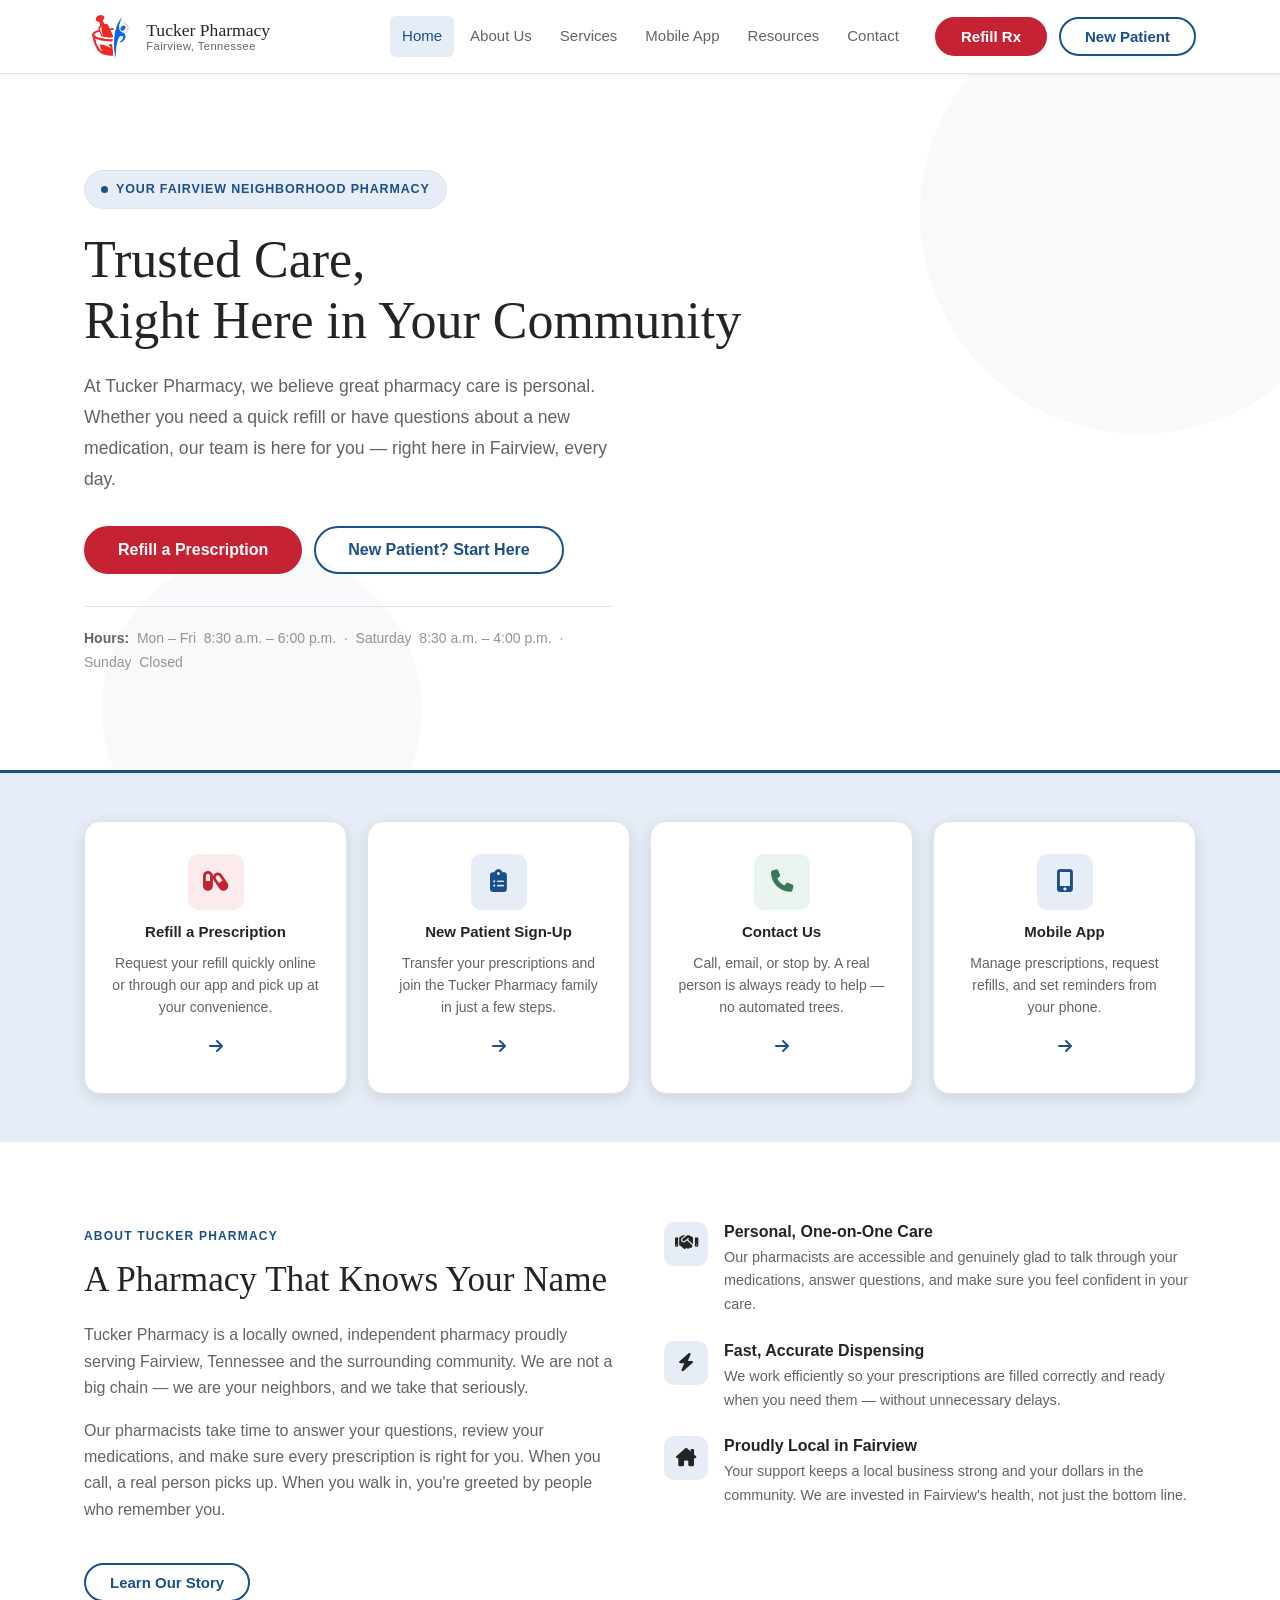
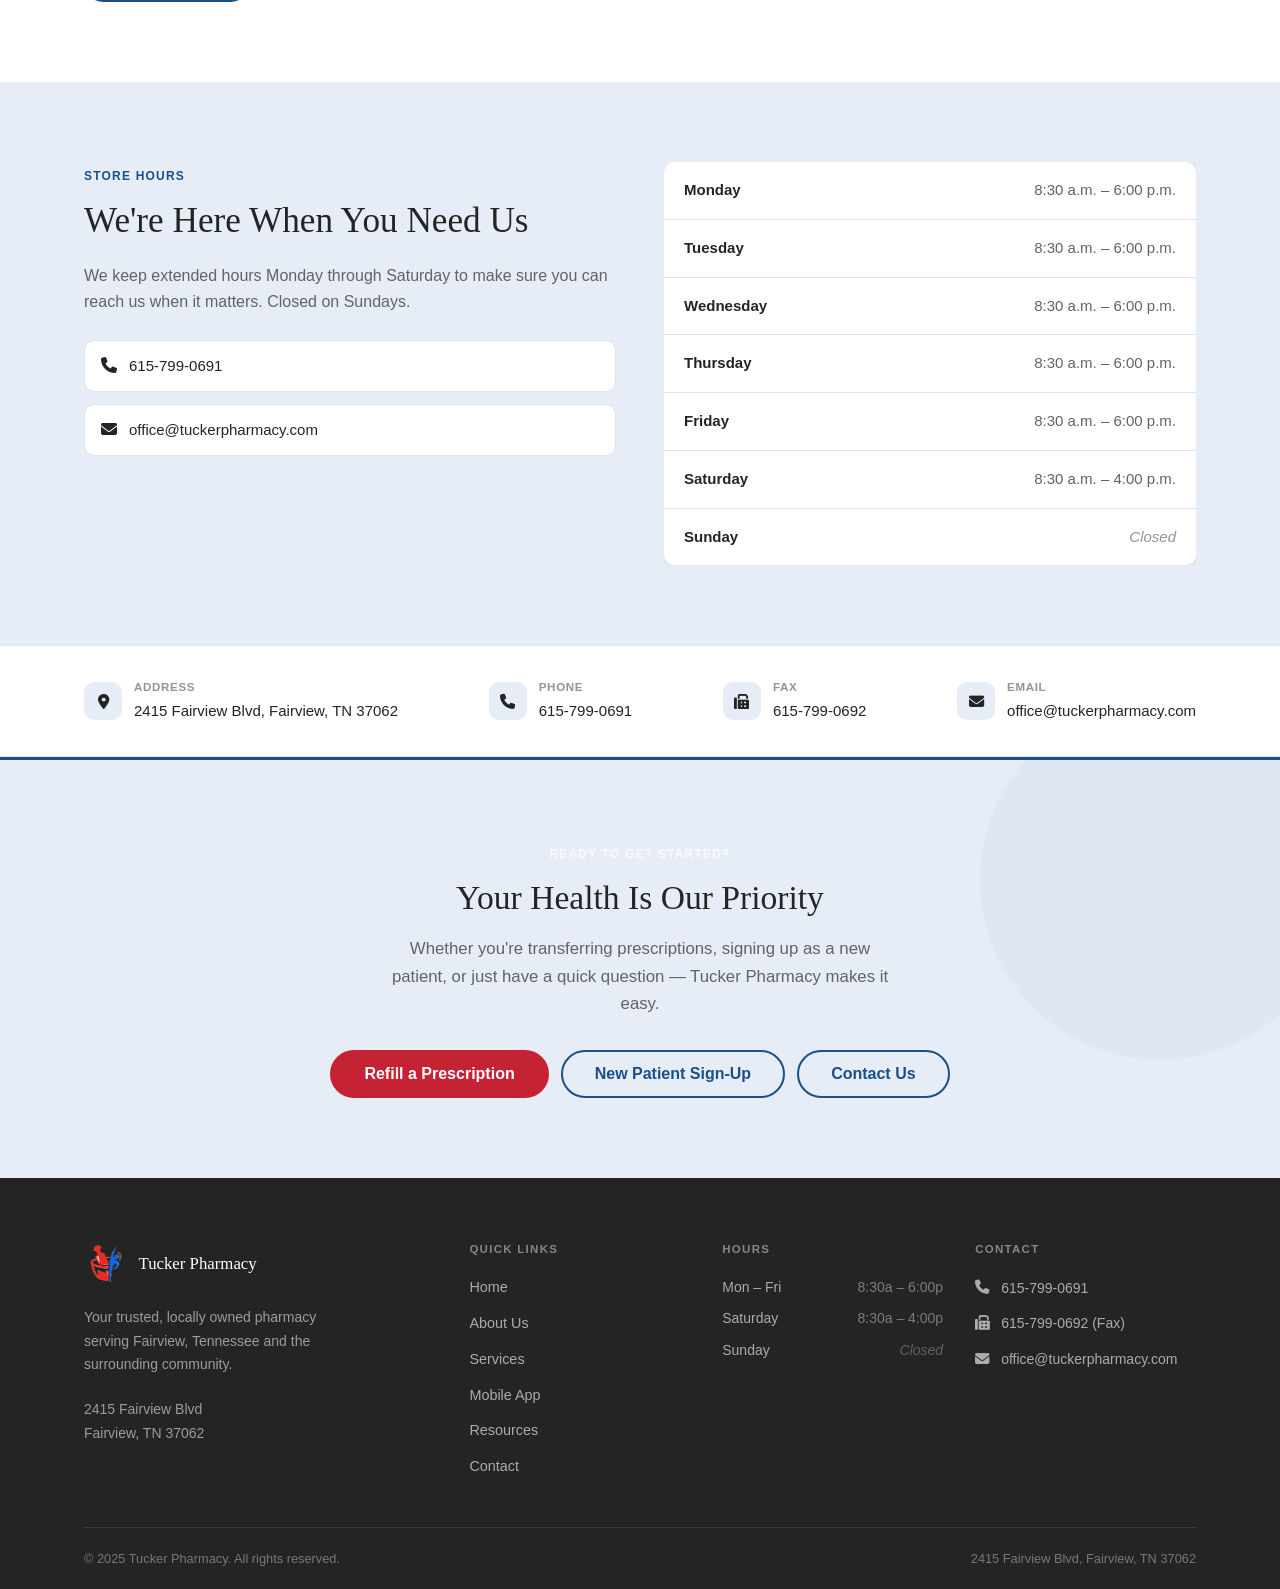
==== commit add5dfa3: "Replace Rx text logo with PharmacyLogo image - Add assets/pharmacy-logo.png - Swap header and footer" ====
--- a/index.html
+++ b/index.html
@@ -17,7 +17,7 @@
     <div class="container header-inner">
 
       <a href="index.html" class="logo" aria-label="Tucker Pharmacy — Home">
-        <div class="logo-mark" aria-hidden="true">Rx</div>
+        <img src="assets/pharmacy-logo.png" alt="" class="logo-mark" />
         <div class="logo-text">
           <span class="logo-name">Tucker Pharmacy</span>
           <span class="logo-tagline">Fairview, Tennessee</span>
@@ -358,7 +358,7 @@
 
         <div class="footer-col">
           <a href="index.html" class="footer-logo" aria-label="Tucker Pharmacy — Home">
-            <div class="footer-logo-mark" aria-hidden="true">Rx</div>
+            <img src="assets/pharmacy-logo.png" alt="" class="footer-logo-mark" />
             <span class="footer-logo-name">Tucker Pharmacy</span>
           </a>
           <p class="footer-tagline">
--- a/styles.css
+++ b/styles.css
@@ -449,24 +449,16 @@
 }
 
 .logo-mark {
-  width: 42px;
-  height: 42px;
-  background-color: var(--clr-primary);
-  border-radius: var(--r);
-  display: flex;
-  align-items: center;
-  justify-content: center;
-  color: var(--clr-white);
-  font-family: var(--font-serif);
-  font-size: 1.05rem;
-  font-style: italic;
+  width: auto;
+  height: 52px;
+  object-fit: contain;
+  display: block;
   flex-shrink: 0;
-  letter-spacing: -0.02em;
-  transition: background-color var(--tr);
+  transition: opacity var(--tr);
 }
 
 .logo:hover .logo-mark {
-  background-color: var(--clr-primary-dark);
+  opacity: 0.85;
 }
 
 .logo-text {
@@ -1863,17 +1855,10 @@
 }
 
 .footer-logo-mark {
-  width: 38px;
-  height: 38px;
-  background-color: rgba(255, 255, 255, 0.10);
-  border-radius: var(--r-sm);
-  display: flex;
-  align-items: center;
-  justify-content: center;
-  color: var(--clr-white);
-  font-family: var(--font-serif);
-  font-size: 1rem;
-  font-style: italic;
+  width: auto;
+  height: 44px;
+  object-fit: contain;
+  display: block;
   flex-shrink: 0;
 }
 
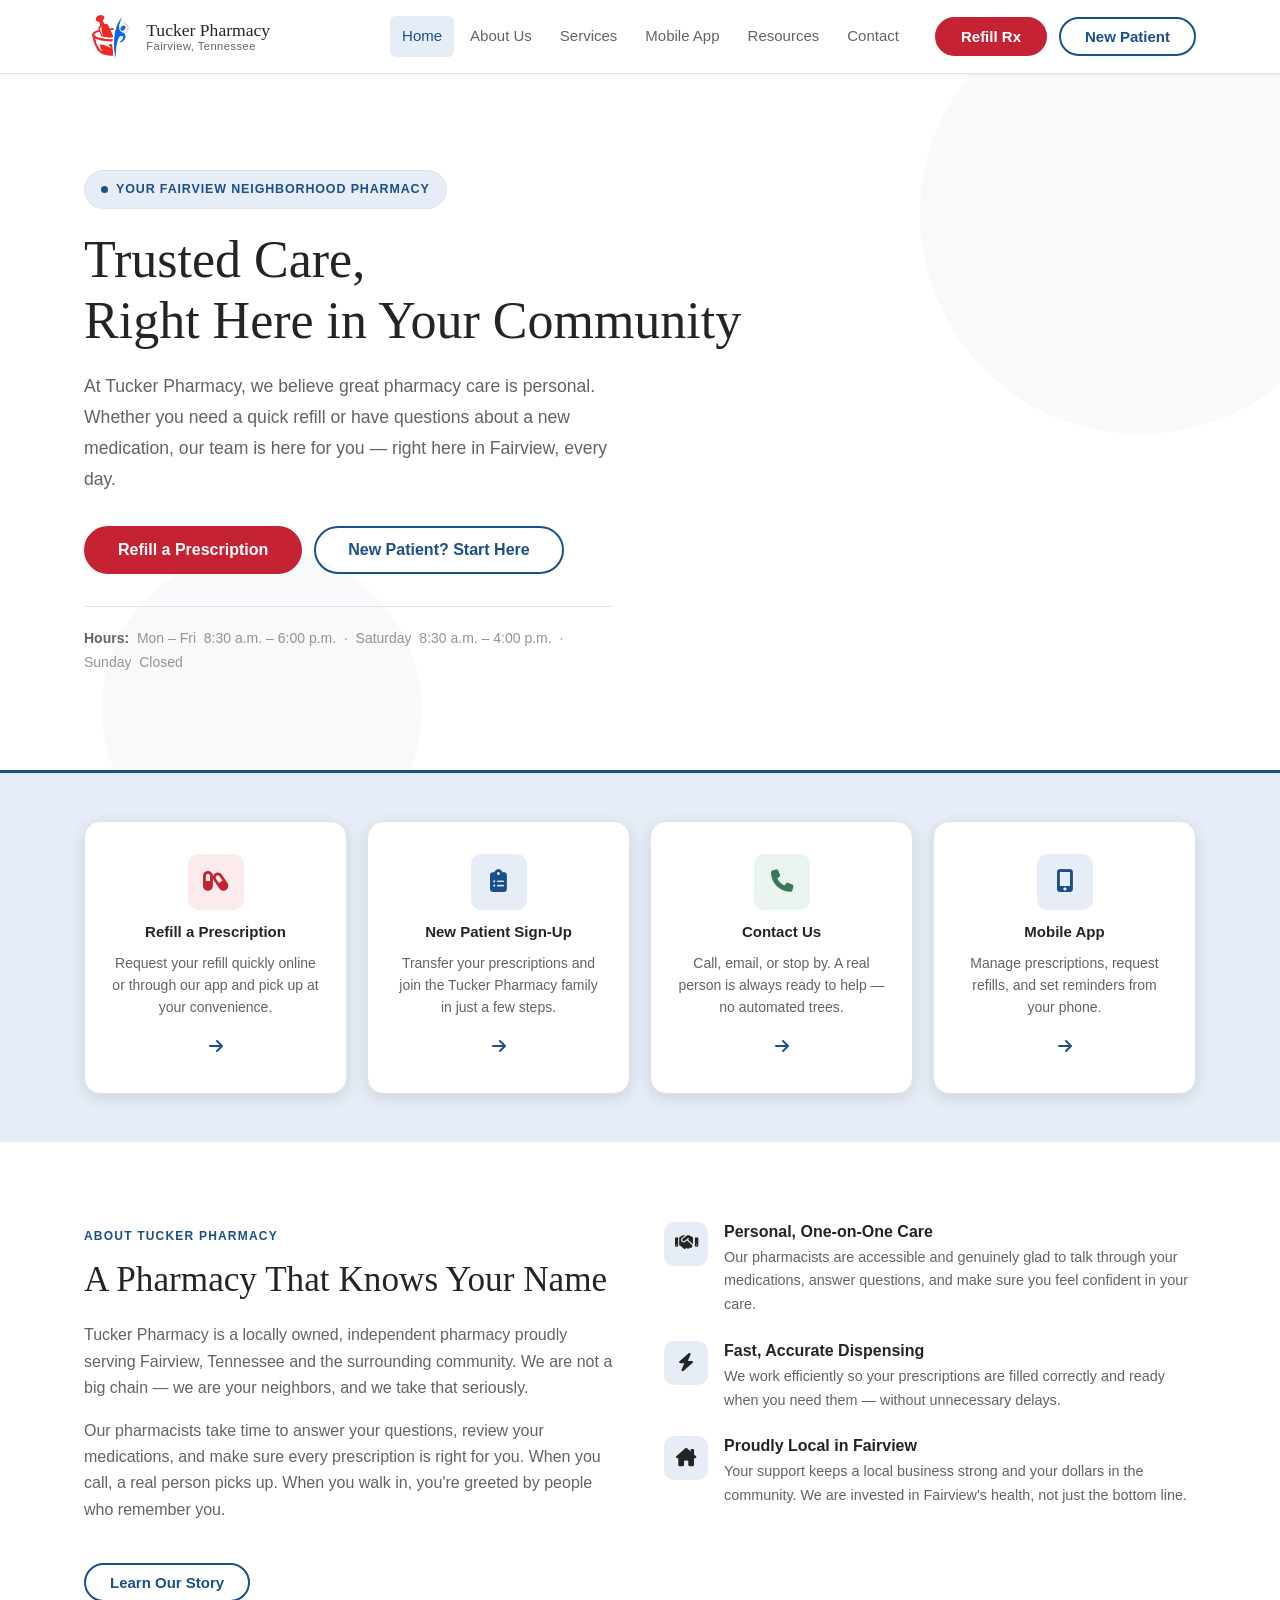
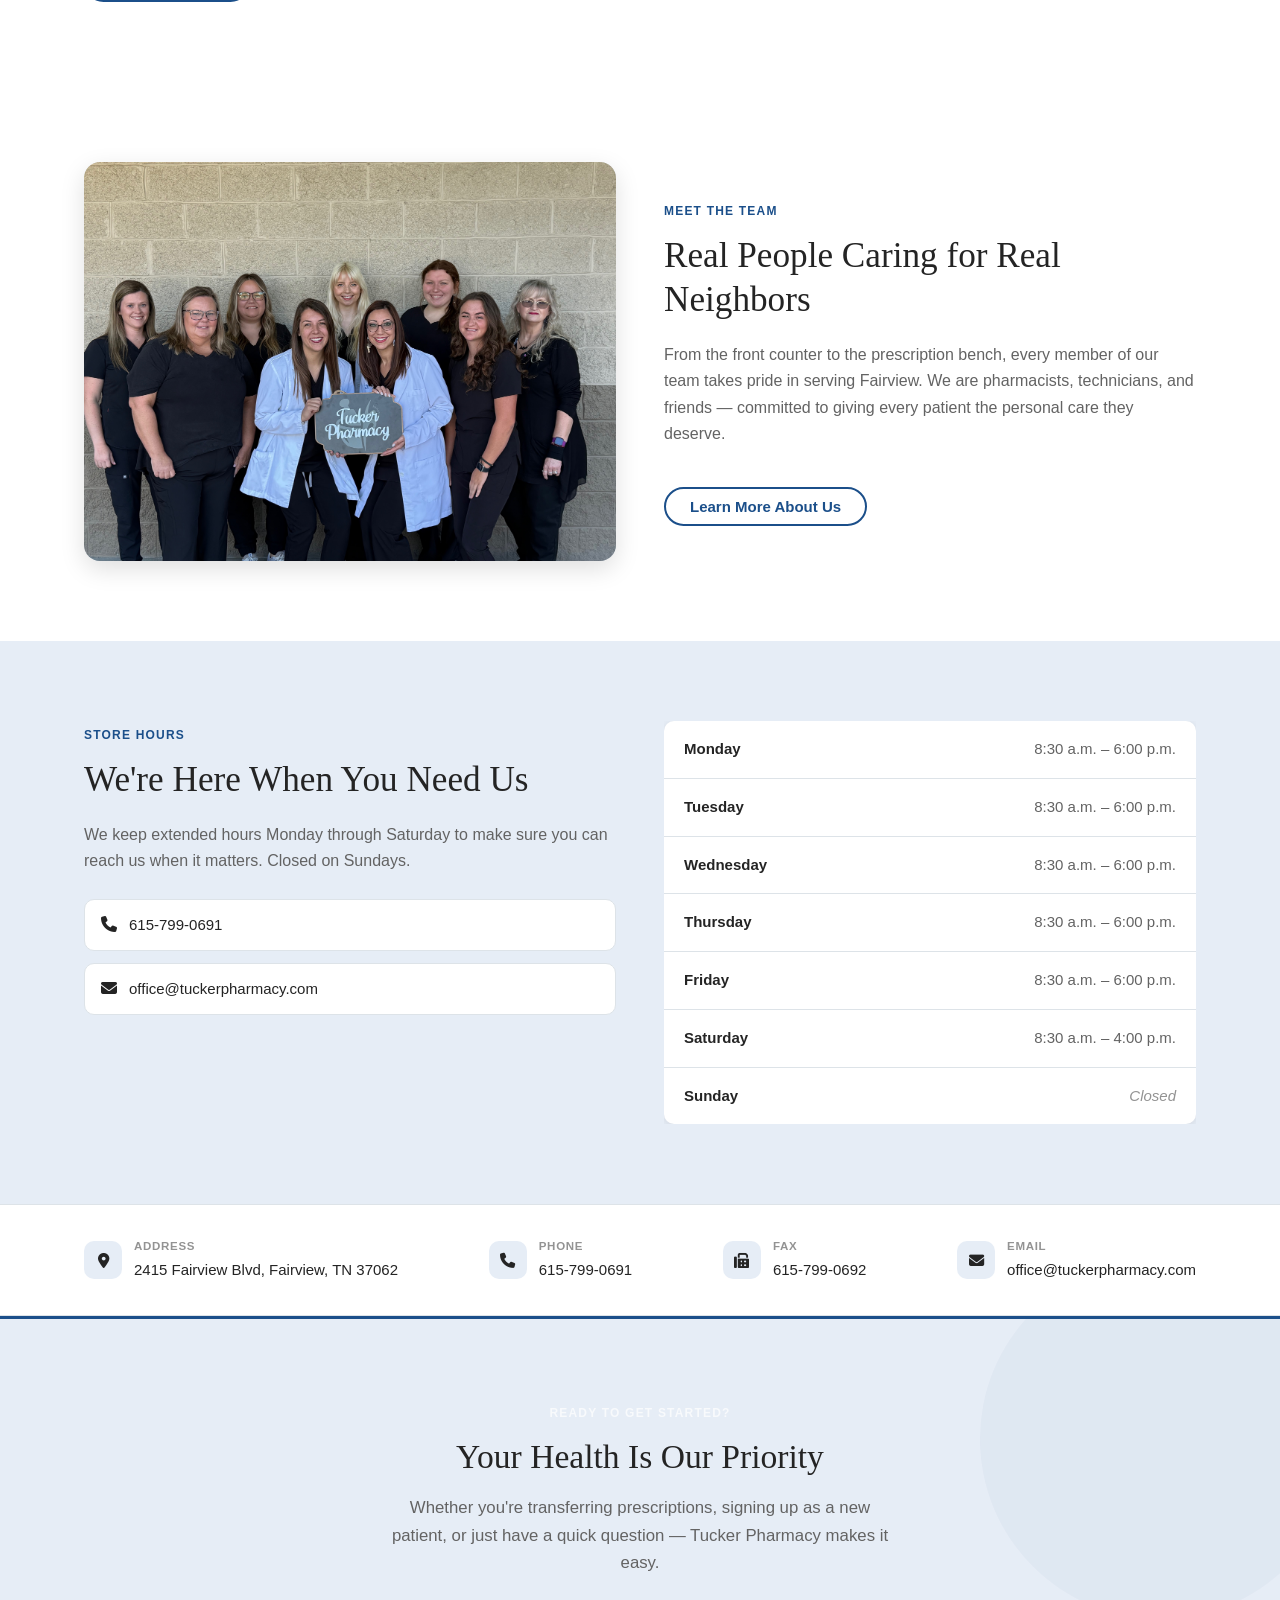
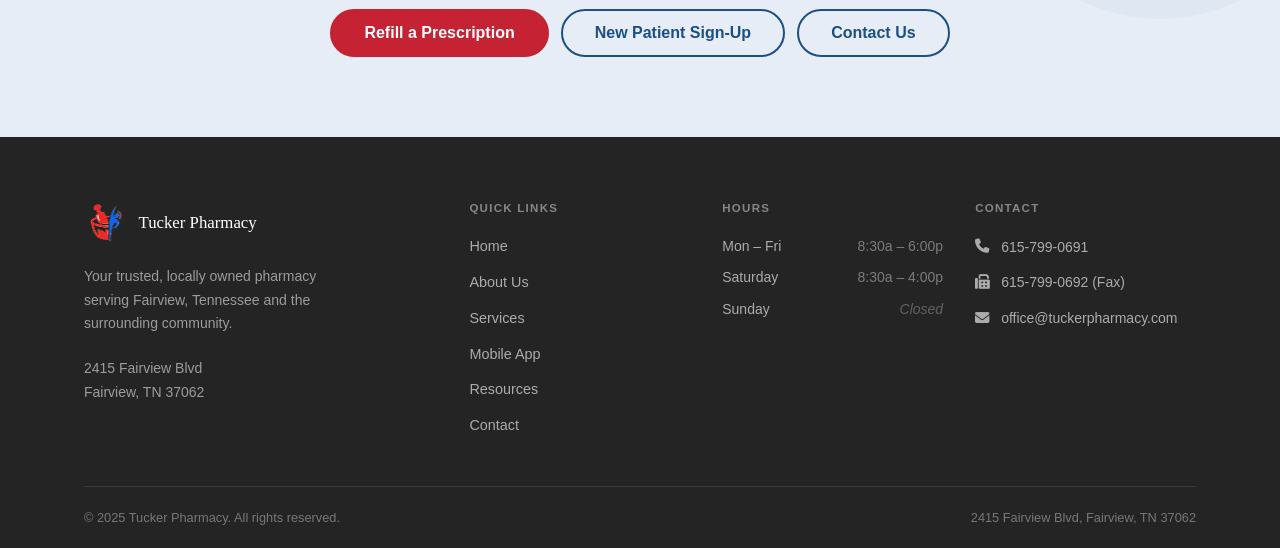
==== commit 7aabab83: "Add staff photos to home and about pages Introduce a shared two-column photo + text layout (collapse" ====
--- a/index.html
+++ b/index.html
@@ -211,6 +211,35 @@
       </div>
     </section>
     <!-- END WELCOME / TRUST SECTION -->
+
+
+    <!-- ────────────────────────────────────────────────────────
+         MEET THE TEAM
+         ──────────────────────────────────────────────────────── -->
+    <section class="section section--white" aria-labelledby="team-heading">
+      <div class="container">
+        <div class="staff-feature-grid">
+
+          <figure class="staff-photo">
+            <img src="assets/group.jpeg" alt="The Tucker Pharmacy team gathered together holding a Tucker Pharmacy sign" />
+          </figure>
+
+          <div class="staff-feature-text">
+            <span class="section-label">Meet the Team</span>
+            <h2 id="team-heading">Real People Caring for Real Neighbors</h2>
+            <p>
+              From the front counter to the prescription bench, every member
+              of our team takes pride in serving Fairview. We are pharmacists,
+              technicians, and friends — committed to giving every patient
+              the personal care they deserve.
+            </p>
+            <a href="about.html" class="btn btn-outline mt-6">Learn More About Us</a>
+          </div>
+
+        </div>
+      </div>
+    </section>
+    <!-- END MEET THE TEAM -->
 
 
     <!-- ────────────────────────────────────────────────────────
--- a/styles.css
+++ b/styles.css
@@ -1999,6 +1999,40 @@
 }
 
 
+/* ─── 26b. Staff Photo Feature ──────────────────────────────── */
+
+.staff-feature-grid {
+  display: grid;
+  grid-template-columns: 1fr 1fr;
+  gap: var(--sp-12);
+  align-items: center;
+}
+
+.staff-photo {
+  margin: 0;
+  border-radius: var(--r-lg);
+  overflow: hidden;
+  box-shadow: var(--sh-md);
+  background-color: var(--clr-bg-alt);
+}
+
+.staff-photo img {
+  display: block;
+  width: 100%;
+  height: auto;
+}
+
+.staff-photo--portrait {
+  max-width: 460px;
+  margin-left: auto;
+  margin-right: auto;
+}
+
+.staff-feature-text h2 {
+  margin-bottom: var(--sp-5);
+}
+
+
 /* ─── 27. Responsive — Tablet (max-width: 960px) ────────────── */
 
 @media (max-width: 960px) {
@@ -2073,8 +2107,14 @@
   .hours-grid,
   .story-grid,
   .app-intro-grid,
-  .contact-page-grid {
+  .contact-page-grid,
+  .staff-feature-grid {
     grid-template-columns: 1fr;
+  }
+
+  /* On mobile, always show the photo first regardless of source order */
+  .staff-feature-grid .staff-photo {
+    order: -1;
   }
 
   .grid-2 {
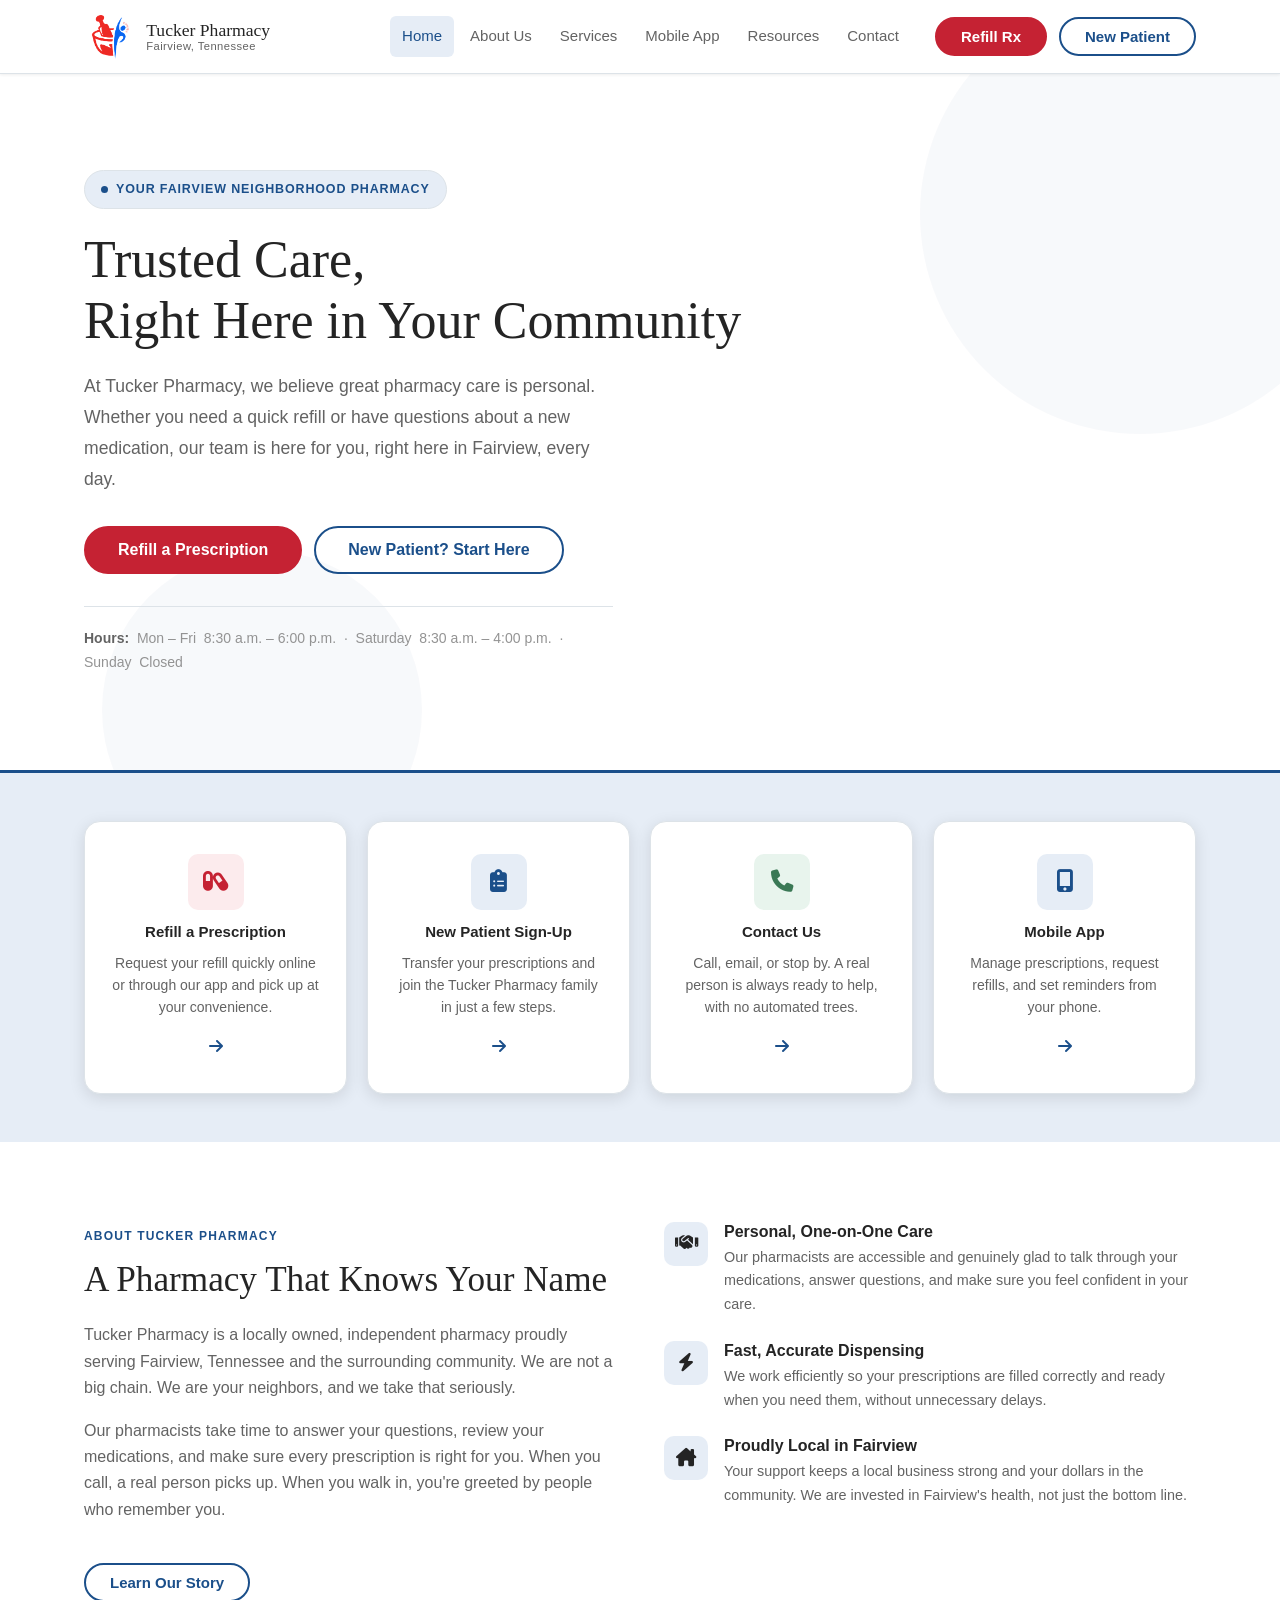
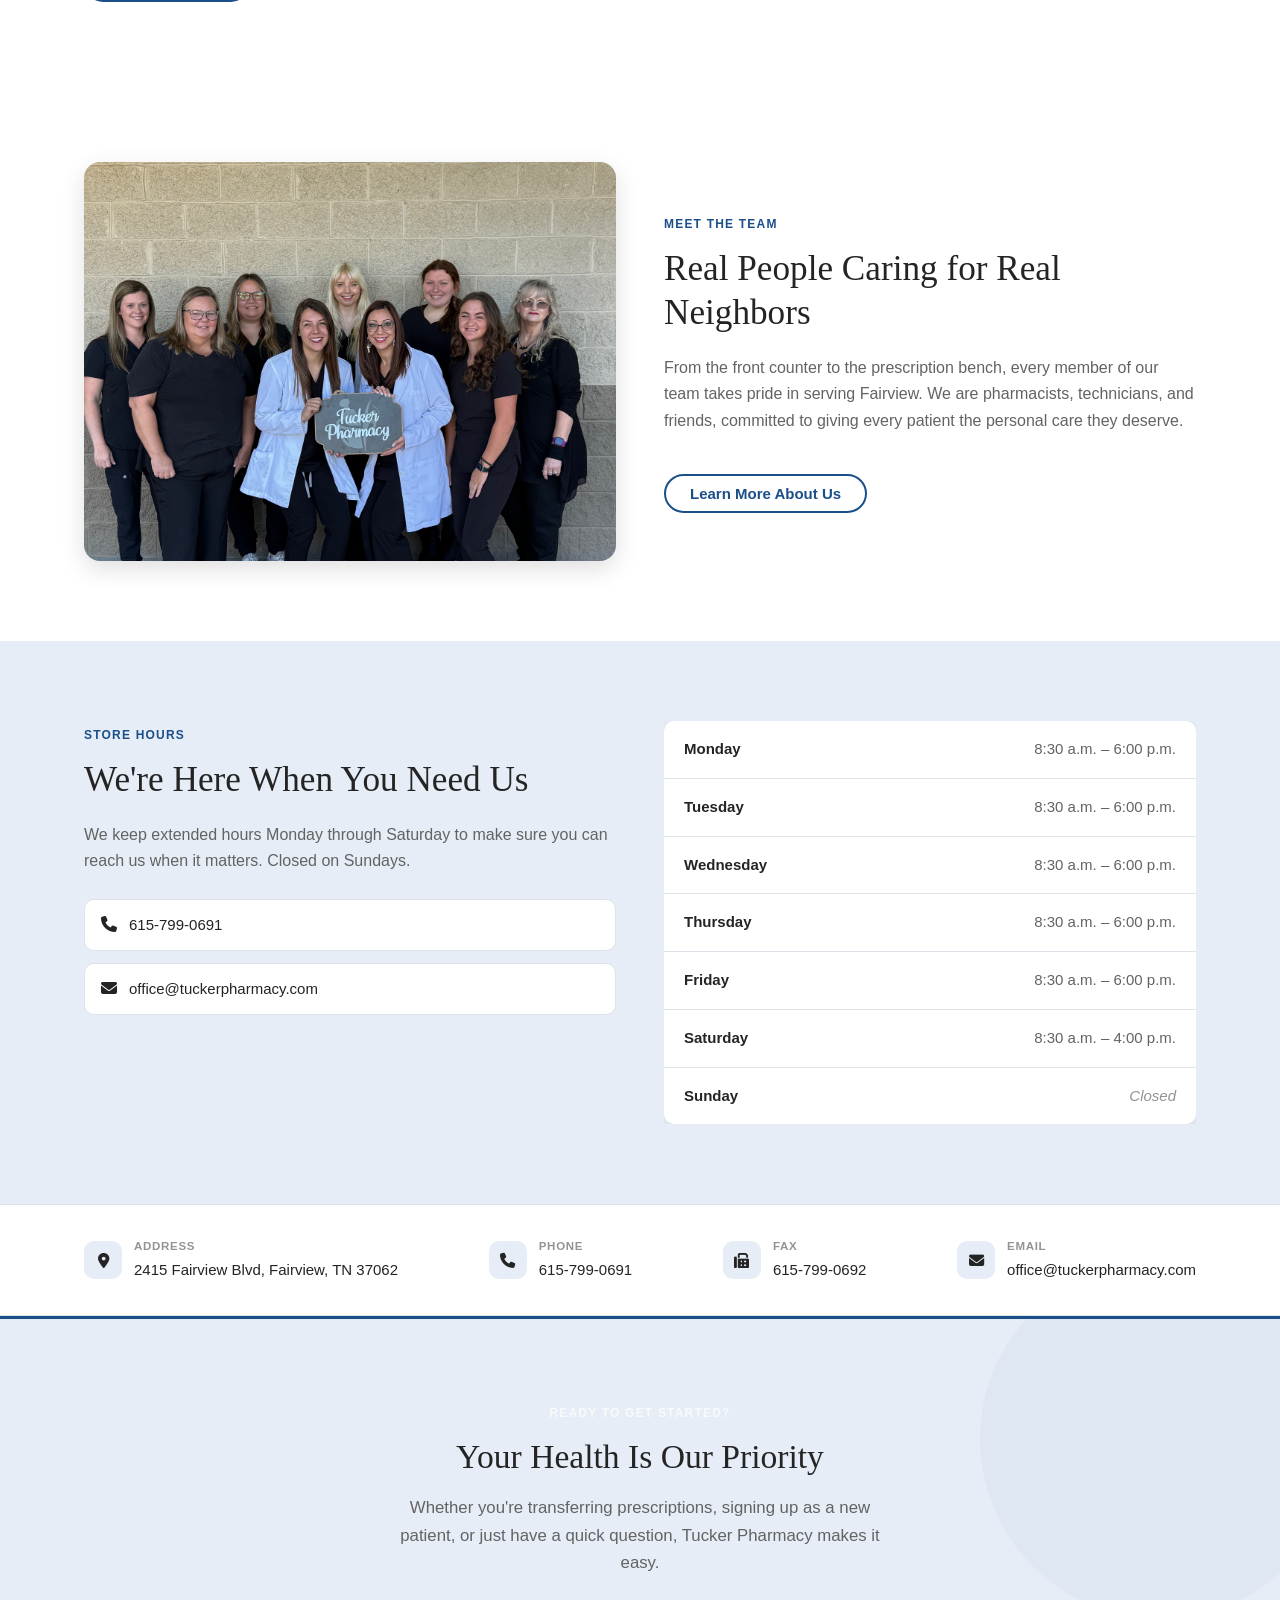
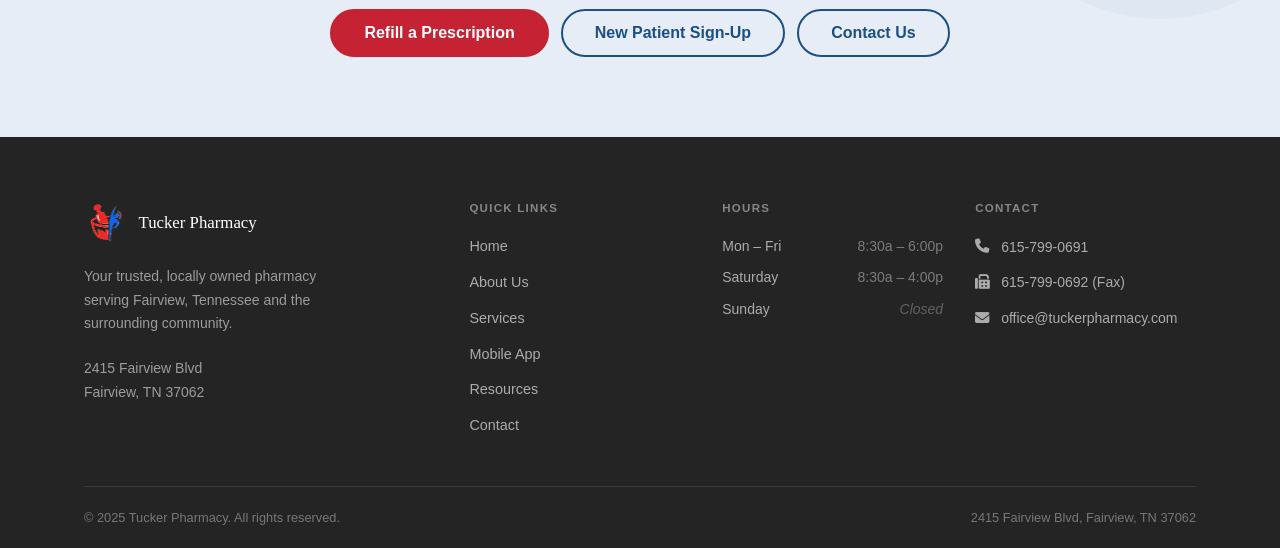
==== commit ada53890: "Remove em dashes from site copy Co-Authored-By: Claude Opus 4.8 (1M context) <noreply@anthropic.com>" ====
--- a/index.html
+++ b/index.html
@@ -3,20 +3,20 @@
 <head>
   <meta charset="UTF-8" />
   <meta name="viewport" content="width=device-width, initial-scale=1.0" />
-  <meta name="description" content="Tucker Pharmacy is your trusted, locally owned pharmacy in Fairview, Tennessee. Prescription refills, medication counseling, immunizations, and more — from a team that knows you by name." />
-  <title>Tucker Pharmacy — Fairview, TN</title>
+  <meta name="description" content="Tucker Pharmacy is your trusted, locally owned pharmacy in Fairview, Tennessee. Prescription refills, medication counseling, immunizations, and more, from a team that knows you by name." />
+  <title>Tucker Pharmacy | Fairview, TN</title>
   <link rel="stylesheet" href="styles.css" />
   <link rel="stylesheet" href="https://cdnjs.cloudflare.com/ajax/libs/font-awesome/6.5.1/css/all.min.css" />
 </head>
 <body>
 
   <!-- ============================================================
-       SITE HEADER — repeated on every page
+       SITE HEADER - repeated on every page
        ============================================================ -->
   <header class="site-header">
     <div class="container header-inner">
 
-      <a href="index.html" class="logo" aria-label="Tucker Pharmacy — Home">
+      <a href="index.html" class="logo" aria-label="Tucker Pharmacy Home">
         <img src="assets/pharmacy-logo.png" alt="" class="logo-mark" />
         <div class="logo-text">
           <span class="logo-name">Tucker Pharmacy</span>
@@ -89,7 +89,7 @@
           <p class="hero-sub">
             At Tucker Pharmacy, we believe great pharmacy care is personal.
             Whether you need a quick refill or have questions about a new
-            medication, our team is here for you — right here in Fairview,
+            medication, our team is here for you, right here in Fairview,
             every day.
           </p>
 
@@ -139,7 +139,7 @@
           <a href="contact.html" class="action-card">
             <div class="action-card-icon action-card-icon--green" aria-hidden="true"><i class="fa-solid fa-phone"></i></div>
             <h3>Contact Us</h3>
-            <p>Call, email, or stop by. A real person is always ready to help — no automated trees.</p>
+            <p>Call, email, or stop by. A real person is always ready to help, with no automated trees.</p>
             <span class="action-card-arrow" aria-hidden="true"><i class="fa-solid fa-arrow-right"></i></span>
           </a>
 
@@ -168,8 +168,8 @@
             <h2 id="welcome-heading">A Pharmacy That Knows Your Name</h2>
             <p>
               Tucker Pharmacy is a locally owned, independent pharmacy proudly serving
-              Fairview, Tennessee and the surrounding community. We are not a big chain —
-              we are your neighbors, and we take that seriously.
+              Fairview, Tennessee and the surrounding community. We are not a big chain.
+              We are your neighbors, and we take that seriously.
             </p>
             <p>
               Our pharmacists take time to answer your questions, review your medications,
@@ -193,7 +193,7 @@
               <div class="trust-point-icon" aria-hidden="true"><i class="fa-solid fa-bolt"></i></div>
               <div class="trust-point-body">
                 <h4>Fast, Accurate Dispensing</h4>
-                <p>We work efficiently so your prescriptions are filled correctly and ready when you need them — without unnecessary delays.</p>
+                <p>We work efficiently so your prescriptions are filled correctly and ready when you need them, without unnecessary delays.</p>
               </div>
             </div>
 
@@ -230,7 +230,7 @@
             <p>
               From the front counter to the prescription bench, every member
               of our team takes pride in serving Fairview. We are pharmacists,
-              technicians, and friends — committed to giving every patient
+              technicians, and friends, committed to giving every patient
               the personal care they deserve.
             </p>
             <a href="about.html" class="btn btn-outline mt-6">Learn More About Us</a>
@@ -363,7 +363,7 @@
         <h2 id="cta-heading">Your Health Is Our Priority</h2>
         <p>
           Whether you're transferring prescriptions, signing up as a new patient, or just
-          have a quick question — Tucker Pharmacy makes it easy.
+          have a quick question, Tucker Pharmacy makes it easy.
         </p>
         <div class="btn-group">
           <a href="https://portal.digitalpharmacist.com/?pharmacy_id=bd510064-9d01-4053-98d8-5c1fb09d3efc" class="btn btn-accent btn-lg">Refill a Prescription</a>
@@ -379,14 +379,14 @@
 
 
   <!-- ============================================================
-       SITE FOOTER — repeated on every page
+       SITE FOOTER - repeated on every page
        ============================================================ -->
   <footer class="site-footer" aria-label="Site footer">
     <div class="container">
       <div class="footer-grid">
 
         <div class="footer-col">
-          <a href="index.html" class="footer-logo" aria-label="Tucker Pharmacy — Home">
+          <a href="index.html" class="footer-logo" aria-label="Tucker Pharmacy Home">
             <img src="assets/pharmacy-logo.png" alt="" class="footer-logo-mark" />
             <span class="footer-logo-name">Tucker Pharmacy</span>
           </a>
--- a/styles.css
+++ b/styles.css
@@ -1,5 +1,5 @@
 /* ==================================================
-   Tucker Pharmacy — Main Stylesheet
+   Tucker Pharmacy - Main Stylesheet
    styles.css
    ==================================================
 
@@ -31,8 +31,8 @@
    24. Map Placeholder
    25. Site Footer
    26. Utilities
-   27. Responsive — Tablet (max-width: 960px)
-   28. Responsive — Mobile (max-width: 640px)
+   27. Responsive - Tablet (max-width: 960px)
+   28. Responsive - Mobile (max-width: 640px)
    ================================================== */
 
 
@@ -332,7 +332,7 @@
   transform: translateY(1px);
 }
 
-/* Primary — teal fill */
+/* Primary - teal fill */
 .btn-primary {
   background-color: var(--clr-primary);
   border-color: var(--clr-primary);
@@ -346,7 +346,7 @@
   box-shadow: var(--sh-sm);
 }
 
-/* Accent — orange fill (main CTA) */
+/* Accent - orange fill (main CTA) */
 .btn-accent {
   background-color: var(--clr-accent);
   border-color: var(--clr-accent);
@@ -360,7 +360,7 @@
   box-shadow: var(--sh-sm);
 }
 
-/* Outline — teal border on light background */
+/* Outline - teal border on light background */
 .btn-outline {
   background-color: transparent;
   border-color: var(--clr-primary);
@@ -372,7 +372,7 @@
   color: var(--clr-white);
 }
 
-/* Outline white — white border on dark background */
+/* Outline white - white border on dark background */
 .btn-outline-white {
   background-color: transparent;
   border-color: rgba(255, 255, 255, 0.70);
@@ -2033,7 +2033,73 @@
 }
 
 
-/* ─── 27. Responsive — Tablet (max-width: 960px) ────────────── */
+/* ─── 26c. Pharmacist Cards ─────────────────────────────────── */
+
+.pharmacist-grid {
+  display: grid;
+  grid-template-columns: repeat(3, 1fr);
+  gap: var(--sp-8);
+  margin-top: var(--sp-10);
+}
+
+.pharmacist-card {
+  background-color: var(--clr-white);
+  border-radius: var(--r-lg);
+  border: 1px solid var(--clr-border);
+  overflow: hidden;
+  display: flex;
+  flex-direction: column;
+  transition: transform var(--tr-slow), box-shadow var(--tr-slow);
+}
+
+.pharmacist-card:hover {
+  transform: translateY(-4px);
+  box-shadow: var(--sh);
+}
+
+.pharmacist-photo {
+  margin: 0;
+  background-color: var(--clr-bg-alt);
+  aspect-ratio: 4 / 5;
+  overflow: hidden;
+}
+
+.pharmacist-photo img {
+  display: block;
+  width: 100%;
+  height: 100%;
+  object-fit: cover;
+  object-position: center top;
+}
+
+.pharmacist-body {
+  padding: var(--sp-6);
+}
+
+.pharmacist-body h3 {
+  font-size: 1.1rem;
+  margin-bottom: var(--sp-2);
+}
+
+.pharmacist-credentials {
+  color: var(--clr-text-muted);
+  font-size: 0.9rem;
+  font-style: italic;
+  margin-bottom: var(--sp-4);
+}
+
+.pharmacist-body p {
+  font-size: 0.95rem;
+  margin-bottom: var(--sp-3);
+  max-width: none;
+}
+
+.pharmacist-body p:last-child {
+  margin-bottom: 0;
+}
+
+
+/* ─── 27. Responsive - Tablet (max-width: 960px) ────────────── */
 
 @media (max-width: 960px) {
   :root {
@@ -2117,6 +2183,14 @@
     order: -1;
   }
 
+  .pharmacist-grid {
+    grid-template-columns: 1fr;
+    gap: var(--sp-6);
+    max-width: 480px;
+    margin-left: auto;
+    margin-right: auto;
+  }
+
   .grid-2 {
     grid-template-columns: 1fr;
   }
@@ -2146,7 +2220,7 @@
 }
 
 
-/* ─── 28. Responsive — Mobile (max-width: 640px) ────────────── */
+/* ─── 28. Responsive - Mobile (max-width: 640px) ────────────── */
 
 @media (max-width: 640px) {
   :root {
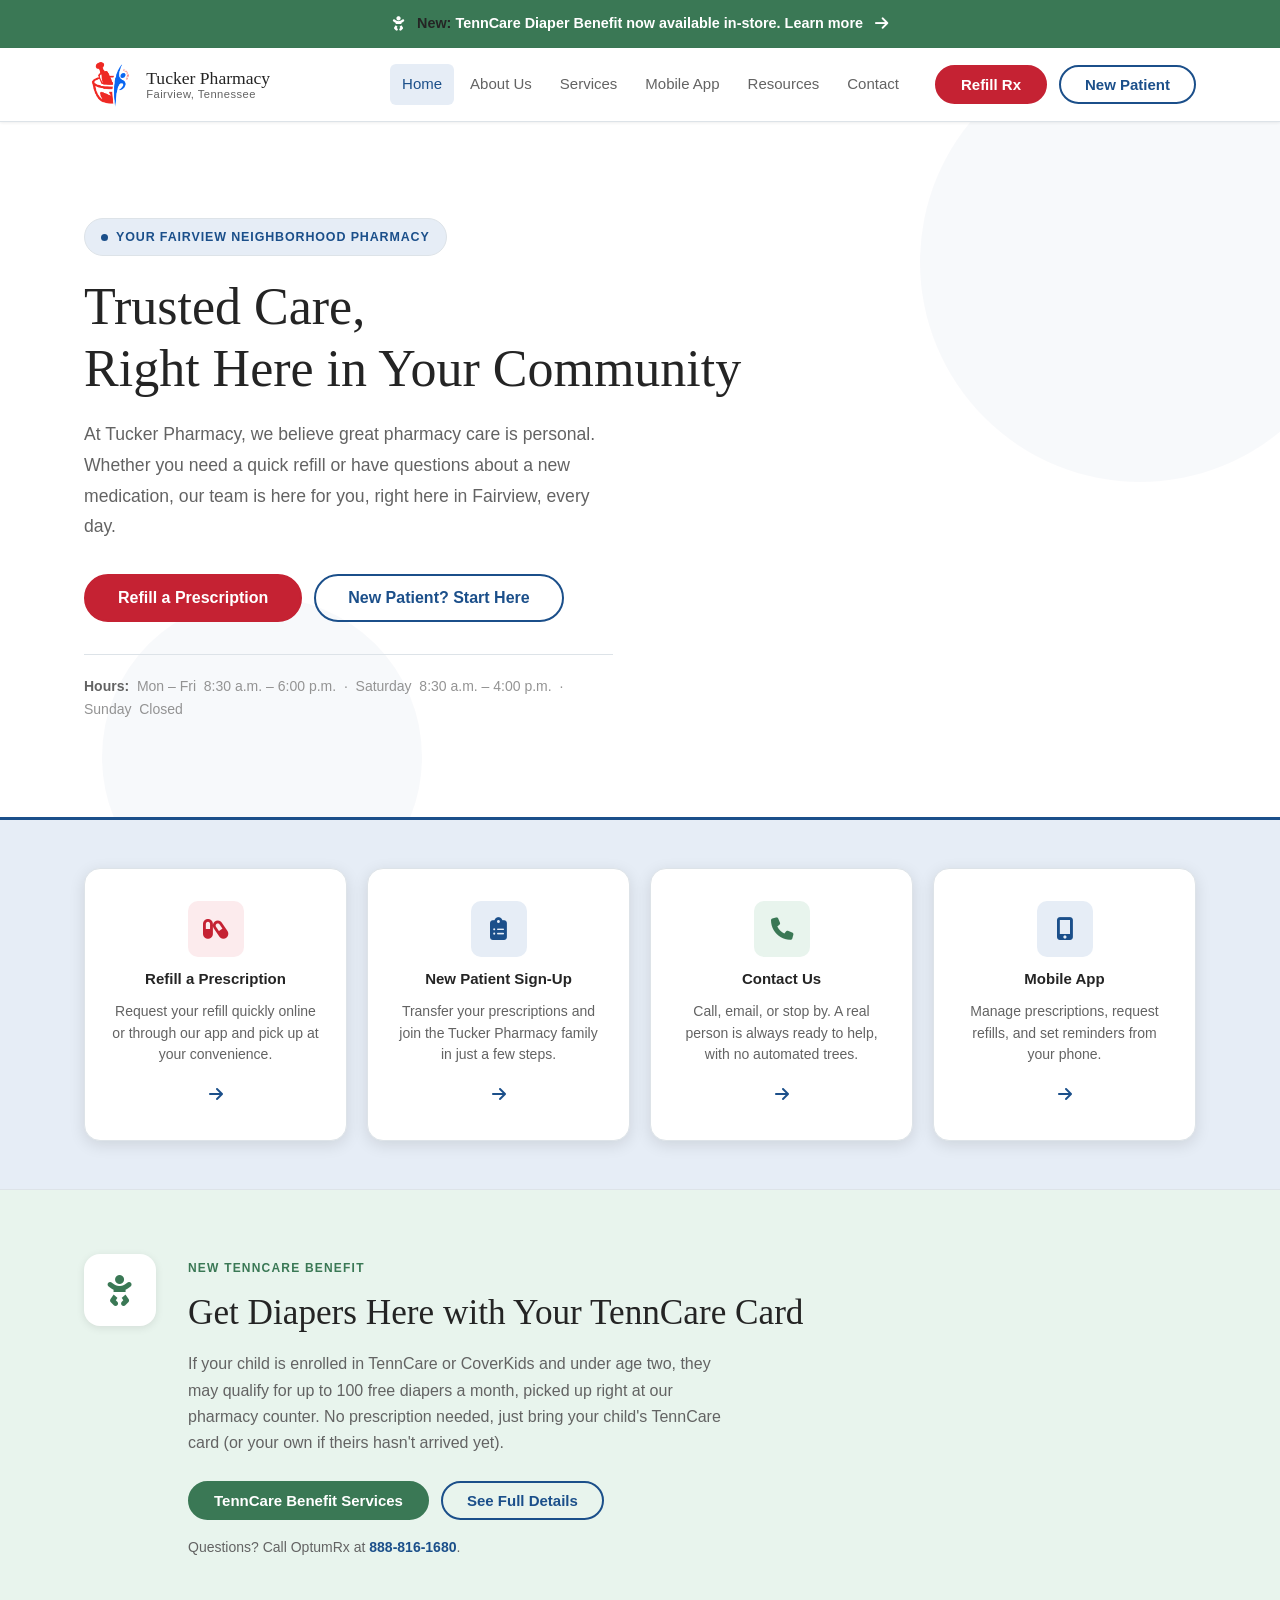
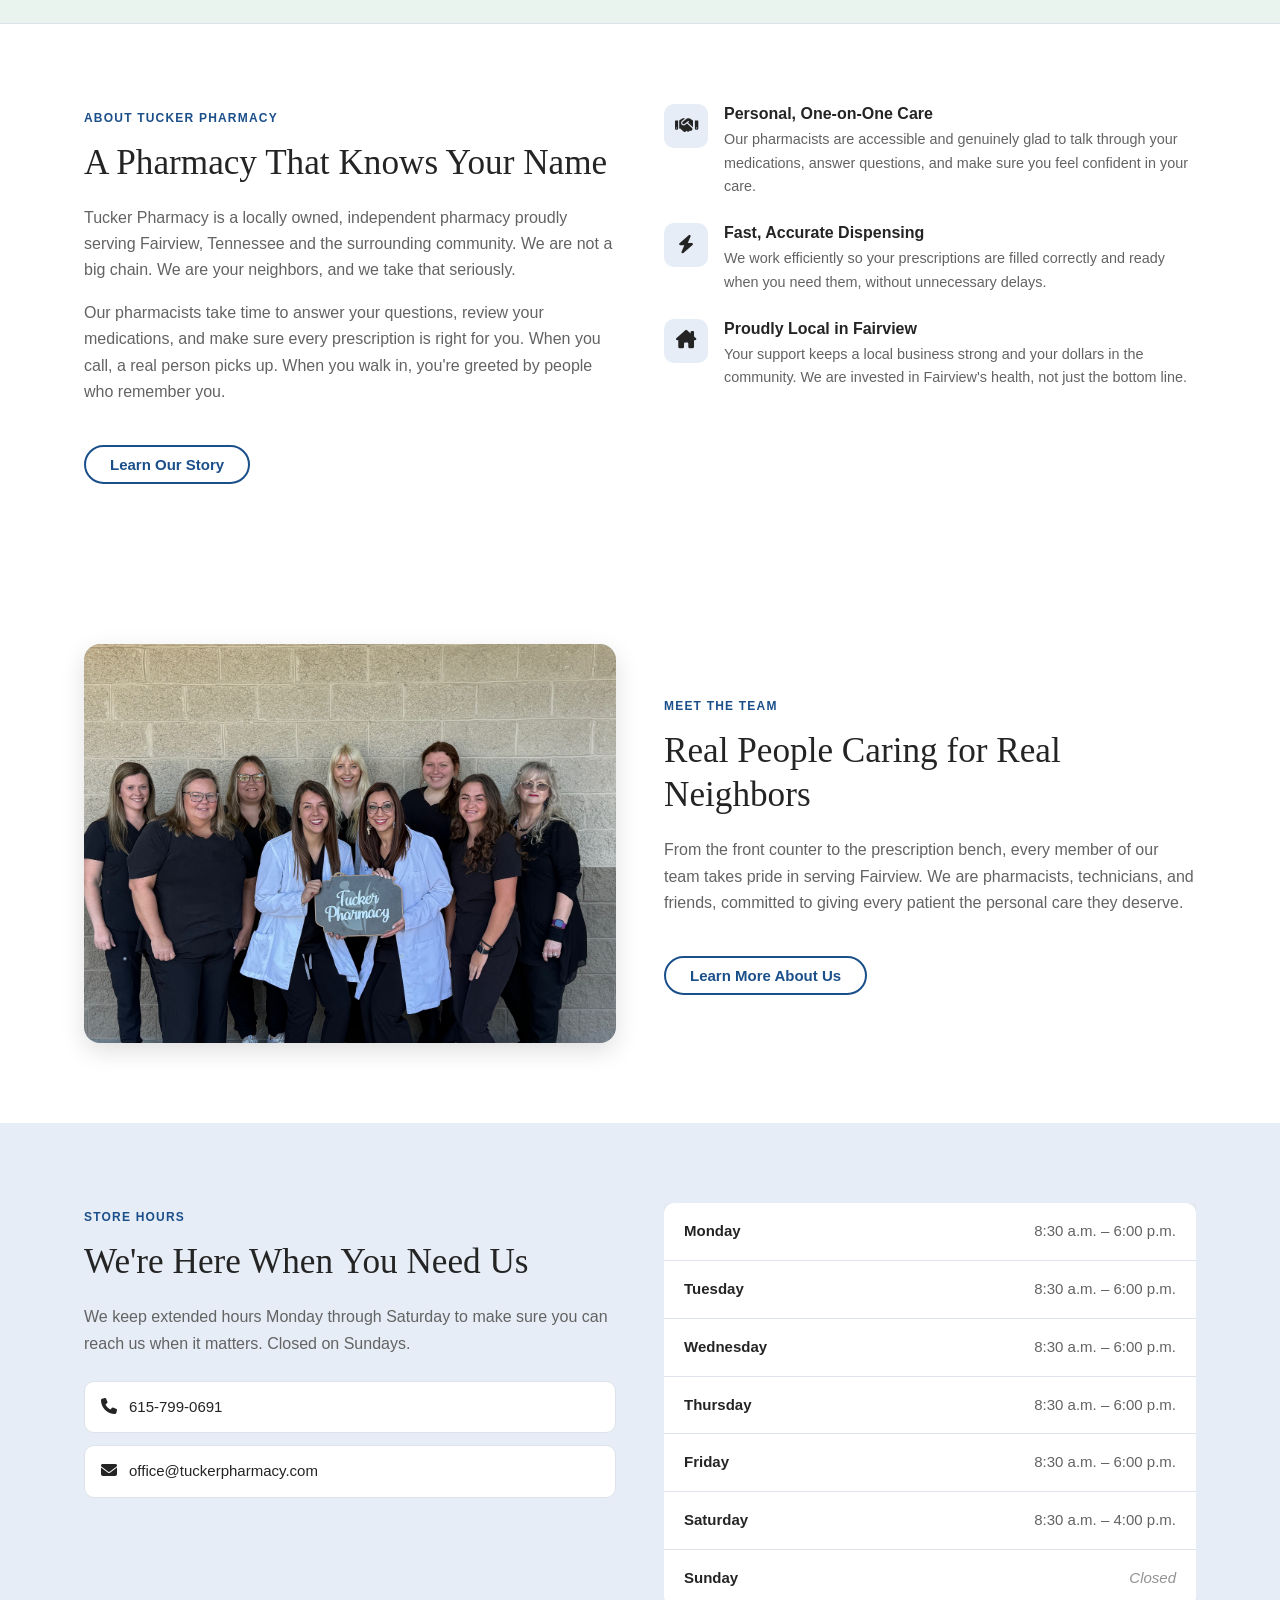
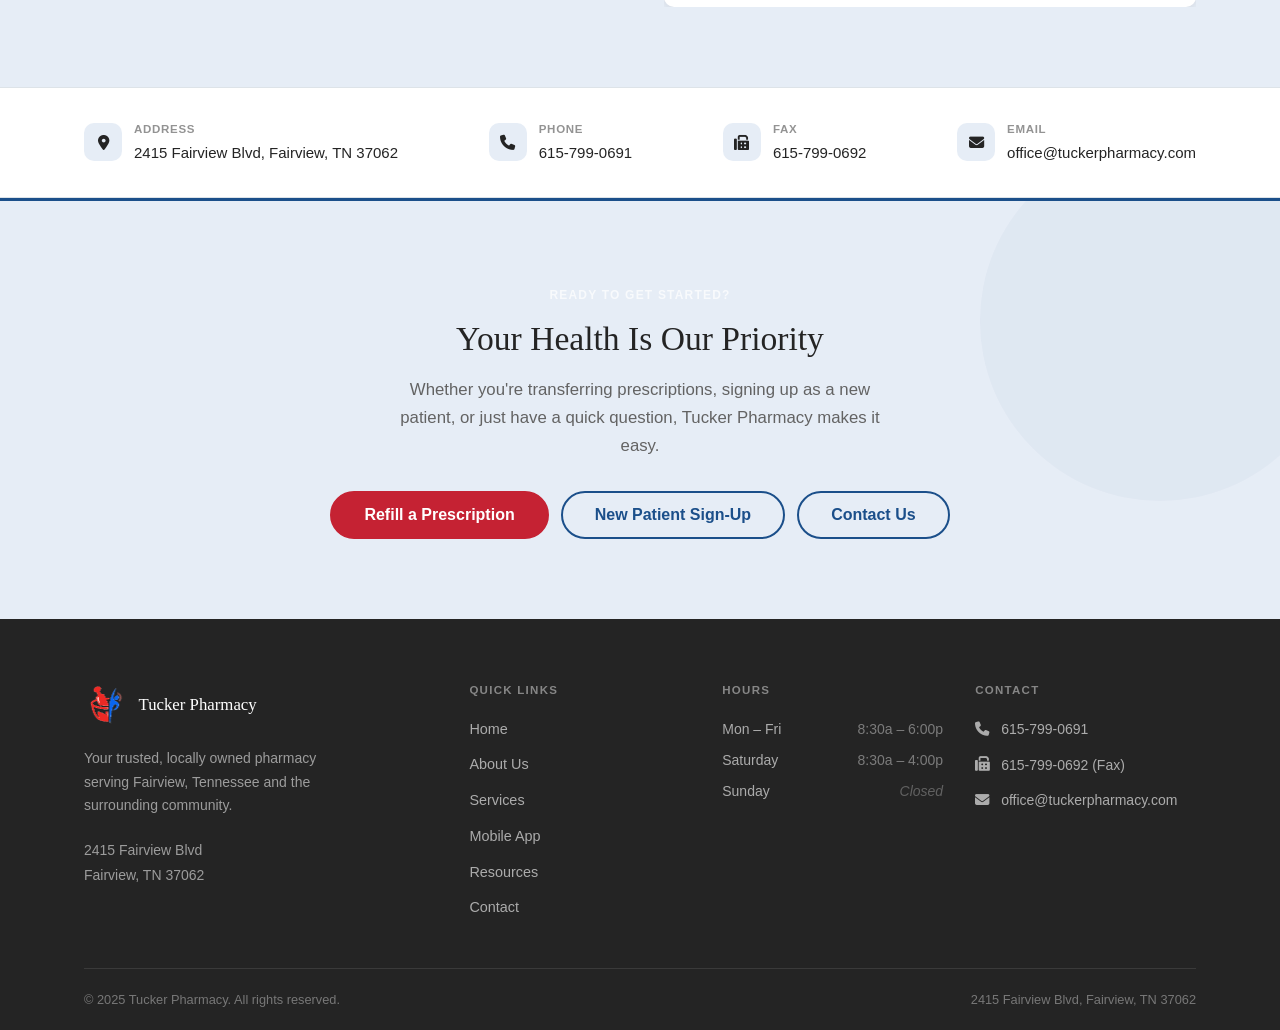
==== commit a886e656: "Add TennCare Diaper Benefit announcement to home and resources pages Highlights the new TennCare Dia" ====
--- a/index.html
+++ b/index.html
@@ -11,6 +11,19 @@
 <body>
 
   <!-- ============================================================
+       ANNOUNCEMENT BAR
+       ============================================================ -->
+  <div class="announcement-bar">
+    <a href="resources.html#tenncare-diaper-benefit" class="announcement-bar-inner container">
+      <i class="fa-solid fa-baby" aria-hidden="true"></i>
+      <span><strong>New:</strong> TennCare Diaper Benefit now available in-store. Learn more</span>
+      <i class="fa-solid fa-arrow-right" aria-hidden="true"></i>
+    </a>
+  </div>
+  <!-- END ANNOUNCEMENT BAR -->
+
+
+  <!-- ============================================================
        SITE HEADER - repeated on every page
        ============================================================ -->
   <header class="site-header">
@@ -35,7 +48,7 @@
         </ul>
         <!-- These buttons are visible only in the mobile nav panel -->
         <div class="nav-mobile-actions">
-          <a href="https://portal.digitalpharmacist.com/?pharmacy_id=bd510064-9d01-4053-98d8-5c1fb09d3efc" class="btn btn-accent btn-lg">Refill a Prescription</a>
+          <a href="contact.html" class="btn btn-accent btn-lg">Refill a Prescription</a>
           <!-- TODO: Replace # with your new patient registration URL -->
           <a href="contact.html" class="btn btn-outline btn-lg">New Patient Sign-Up</a>
         </div>
@@ -43,7 +56,7 @@
 
       <!-- Desktop action buttons -->
       <div class="header-actions">
-        <a href="https://portal.digitalpharmacist.com/?pharmacy_id=bd510064-9d01-4053-98d8-5c1fb09d3efc" class="btn btn-accent">Refill Rx</a>
+        <a href="contact.html" class="btn btn-accent">Refill Rx</a>
         <!-- TODO: Replace # with your new patient registration URL -->
         <a href="contact.html" class="btn btn-outline">New Patient</a>
       </div>
@@ -94,7 +107,7 @@
           </p>
 
           <div class="hero-actions">
-            <a href="https://portal.digitalpharmacist.com/?pharmacy_id=bd510064-9d01-4053-98d8-5c1fb09d3efc" class="btn btn-accent btn-lg">Refill a Prescription</a>
+            <a href="contact.html" class="btn btn-accent btn-lg">Refill a Prescription</a>
             <!-- TODO: Replace # with your new patient registration URL -->
             <a href="contact.html" class="btn btn-outline btn-lg">New Patient? Start Here</a>
           </div>
@@ -121,7 +134,7 @@
       <div class="container">
         <div class="action-cards">
 
-          <a href="https://portal.digitalpharmacist.com/?pharmacy_id=bd510064-9d01-4053-98d8-5c1fb09d3efc" class="action-card">
+          <a href="contact.html" class="action-card">
             <div class="action-card-icon action-card-icon--accent" aria-hidden="true"><i class="fa-solid fa-capsules"></i></div>
             <h3>Refill a Prescription</h3>
             <p>Request your refill quickly online or through our app and pick up at your convenience.</p>
@@ -154,6 +167,46 @@
       </div>
     </section>
     <!-- END QUICK ACTION CARDS -->
+
+
+    <!-- ────────────────────────────────────────────────────────
+         TENNCARE DIAPER BENEFIT CALLOUT
+         ──────────────────────────────────────────────────────── -->
+    <section class="benefit-callout" aria-labelledby="benefit-callout-heading">
+      <div class="container benefit-callout-inner">
+
+        <div class="benefit-callout-icon" aria-hidden="true"><i class="fa-solid fa-baby"></i></div>
+
+        <div class="benefit-callout-body">
+          <span class="section-label section-label--green">New TennCare Benefit</span>
+          <h2 id="benefit-callout-heading">Get Diapers Here with Your TennCare Card</h2>
+          <p>
+            If your child is enrolled in TennCare or CoverKids and under age two, they may
+            qualify for up to 100 free diapers a month, picked up right at our pharmacy
+            counter. No prescription needed, just bring your child's TennCare card
+            (or your own if theirs hasn't arrived yet).
+          </p>
+          <div class="benefit-callout-actions">
+            <a
+              href="https://www.tn.gov/tenncare/members-applicants/benefits-services/diapers.html"
+              class="btn btn-green"
+              target="_blank"
+              rel="noopener"
+            >
+              TennCare Benefit Services
+            </a>
+            <a href="resources.html#tenncare-diaper-benefit" class="btn btn-outline">
+              See Full Details
+            </a>
+          </div>
+          <p class="benefit-callout-note">
+            Questions? Call OptumRx at <a href="tel:8888161680">888-816-1680</a>.
+          </p>
+        </div>
+
+      </div>
+    </section>
+    <!-- END TENNCARE DIAPER BENEFIT CALLOUT -->
 
 
     <!-- ────────────────────────────────────────────────────────
@@ -366,7 +419,7 @@
           have a quick question, Tucker Pharmacy makes it easy.
         </p>
         <div class="btn-group">
-          <a href="https://portal.digitalpharmacist.com/?pharmacy_id=bd510064-9d01-4053-98d8-5c1fb09d3efc" class="btn btn-accent btn-lg">Refill a Prescription</a>
+          <a href="contact.html" class="btn btn-accent btn-lg">Refill a Prescription</a>
           <!-- TODO: Replace # with your new patient registration URL -->
           <a href="contact.html" class="btn btn-outline btn-lg">New Patient Sign-Up</a>
           <a href="contact.html" class="btn btn-outline btn-lg">Contact Us</a>
--- a/styles.css
+++ b/styles.css
@@ -385,6 +385,20 @@
   color: var(--clr-primary-dark);
 }
 
+/* Green - used for the TennCare Diaper Benefit callout */
+.btn-green {
+  background-color: var(--clr-green);
+  border-color: var(--clr-green);
+  color: var(--clr-white);
+}
+
+.btn-green:hover {
+  background-color: #2E6044;
+  border-color: #2E6044;
+  color: var(--clr-white);
+  box-shadow: var(--sh-sm);
+}
+
 /* Ghost */
 .btn-ghost {
   background-color: transparent;
@@ -2319,3 +2333,197 @@
     height: 260px;
   }
 }
+
+/* Contact form status message */
+.form-status {
+  margin-top: 1rem;
+  padding: 0.85rem 1rem;
+  border-radius: 8px;
+  font-weight: 500;
+  font-size: 0.95rem;
+  line-height: 1.5;
+}
+.form-status--success {
+  background: #e7f5ec;
+  color: #1d6b3a;
+  border: 1px solid #b6e0c4;
+}
+.form-status--error {
+  background: #fdecea;
+  color: #b3261e;
+  border: 1px solid #f5c6c0;
+}
+
+
+/* ─── 29. Announcement Bar ──────────────────────────────────── */
+
+.announcement-bar {
+  background-color: var(--clr-green);
+}
+
+.announcement-bar-inner {
+  display: flex;
+  align-items: center;
+  justify-content: center;
+  flex-wrap: wrap;
+  gap: var(--sp-2) var(--sp-3);
+  padding: var(--sp-3) var(--sp-6);
+  color: var(--clr-white);
+  text-decoration: none;
+  font-size: 0.9rem;
+  font-weight: 600;
+  text-align: center;
+  transition: background-color var(--tr);
+}
+
+.announcement-bar-inner:hover {
+  background-color: var(--clr-primary-dark);
+  color: var(--clr-white);
+}
+
+.announcement-bar-inner i {
+  font-size: 0.95rem;
+}
+
+
+/* ─── 30. TennCare Diaper Benefit ───────────────────────────── */
+
+.benefit-highlight {
+  background-color: var(--clr-green-light);
+  border-top: 3px solid var(--clr-green);
+  border-bottom: 3px solid var(--clr-green);
+}
+
+.section-label--green {
+  color: var(--clr-green);
+}
+
+.benefit-cards {
+  display: grid;
+  grid-template-columns: repeat(auto-fit, minmax(220px, 1fr));
+  gap: var(--sp-5);
+  margin-top: var(--sp-8);
+}
+
+.benefit-card {
+  background-color: var(--clr-white);
+  border: 1px solid var(--clr-border);
+  border-radius: var(--r-lg);
+  padding: var(--sp-6);
+  transition: border-color var(--tr), box-shadow var(--tr);
+}
+
+.benefit-card:hover {
+  border-color: var(--clr-green);
+  box-shadow: var(--sh-sm);
+}
+
+.benefit-card-icon {
+  width: 44px;
+  height: 44px;
+  margin-bottom: var(--sp-4);
+  background-color: var(--clr-green-light);
+  color: var(--clr-green);
+  border-radius: var(--r);
+  display: flex;
+  align-items: center;
+  justify-content: center;
+  font-size: 1.15rem;
+}
+
+.benefit-card h4 {
+  margin-bottom: var(--sp-2);
+}
+
+.benefit-card p {
+  font-size: 0.9rem;
+  margin: 0;
+  max-width: none;
+}
+
+.benefit-cta-row {
+  display: flex;
+  align-items: center;
+  justify-content: space-between;
+  flex-wrap: wrap;
+  gap: var(--sp-4);
+  margin-top: var(--sp-8);
+  padding-top: var(--sp-6);
+  border-top: 1px solid rgba(58, 120, 85, 0.2);
+}
+
+.benefit-note {
+  font-size: 0.9375rem;
+  margin: 0;
+  max-width: none;
+}
+
+.benefit-note a {
+  font-weight: 600;
+}
+
+
+/* ─── 31. TennCare Diaper Benefit Callout (Front Page) ──────── */
+
+.benefit-callout {
+  background-color: var(--clr-green-light);
+  border-top: 1px solid var(--clr-border);
+  border-bottom: 1px solid var(--clr-border);
+  padding: var(--sp-16) 0;
+}
+
+.benefit-callout-inner {
+  display: flex;
+  align-items: flex-start;
+  gap: var(--sp-8);
+}
+
+.benefit-callout-icon {
+  width: 72px;
+  height: 72px;
+  flex-shrink: 0;
+  background-color: var(--clr-white);
+  color: var(--clr-green);
+  border-radius: var(--r-lg);
+  display: flex;
+  align-items: center;
+  justify-content: center;
+  font-size: 2rem;
+  box-shadow: var(--sh-sm);
+}
+
+.benefit-callout-body h2 {
+  margin-bottom: var(--sp-4);
+}
+
+.benefit-callout-body p {
+  max-width: 62ch;
+}
+
+.benefit-callout-actions {
+  display: flex;
+  flex-wrap: wrap;
+  gap: var(--sp-3);
+  margin: var(--sp-6) 0 var(--sp-4);
+}
+
+.benefit-callout-note {
+  font-size: 0.875rem;
+  color: var(--clr-text-muted);
+  margin: 0;
+}
+
+.benefit-callout-note a {
+  font-weight: 600;
+}
+
+@media (max-width: 640px) {
+  .benefit-callout-inner {
+    flex-direction: column;
+    align-items: flex-start;
+  }
+
+  .benefit-callout {
+    padding: var(--sp-12) 0;
+  }
+}
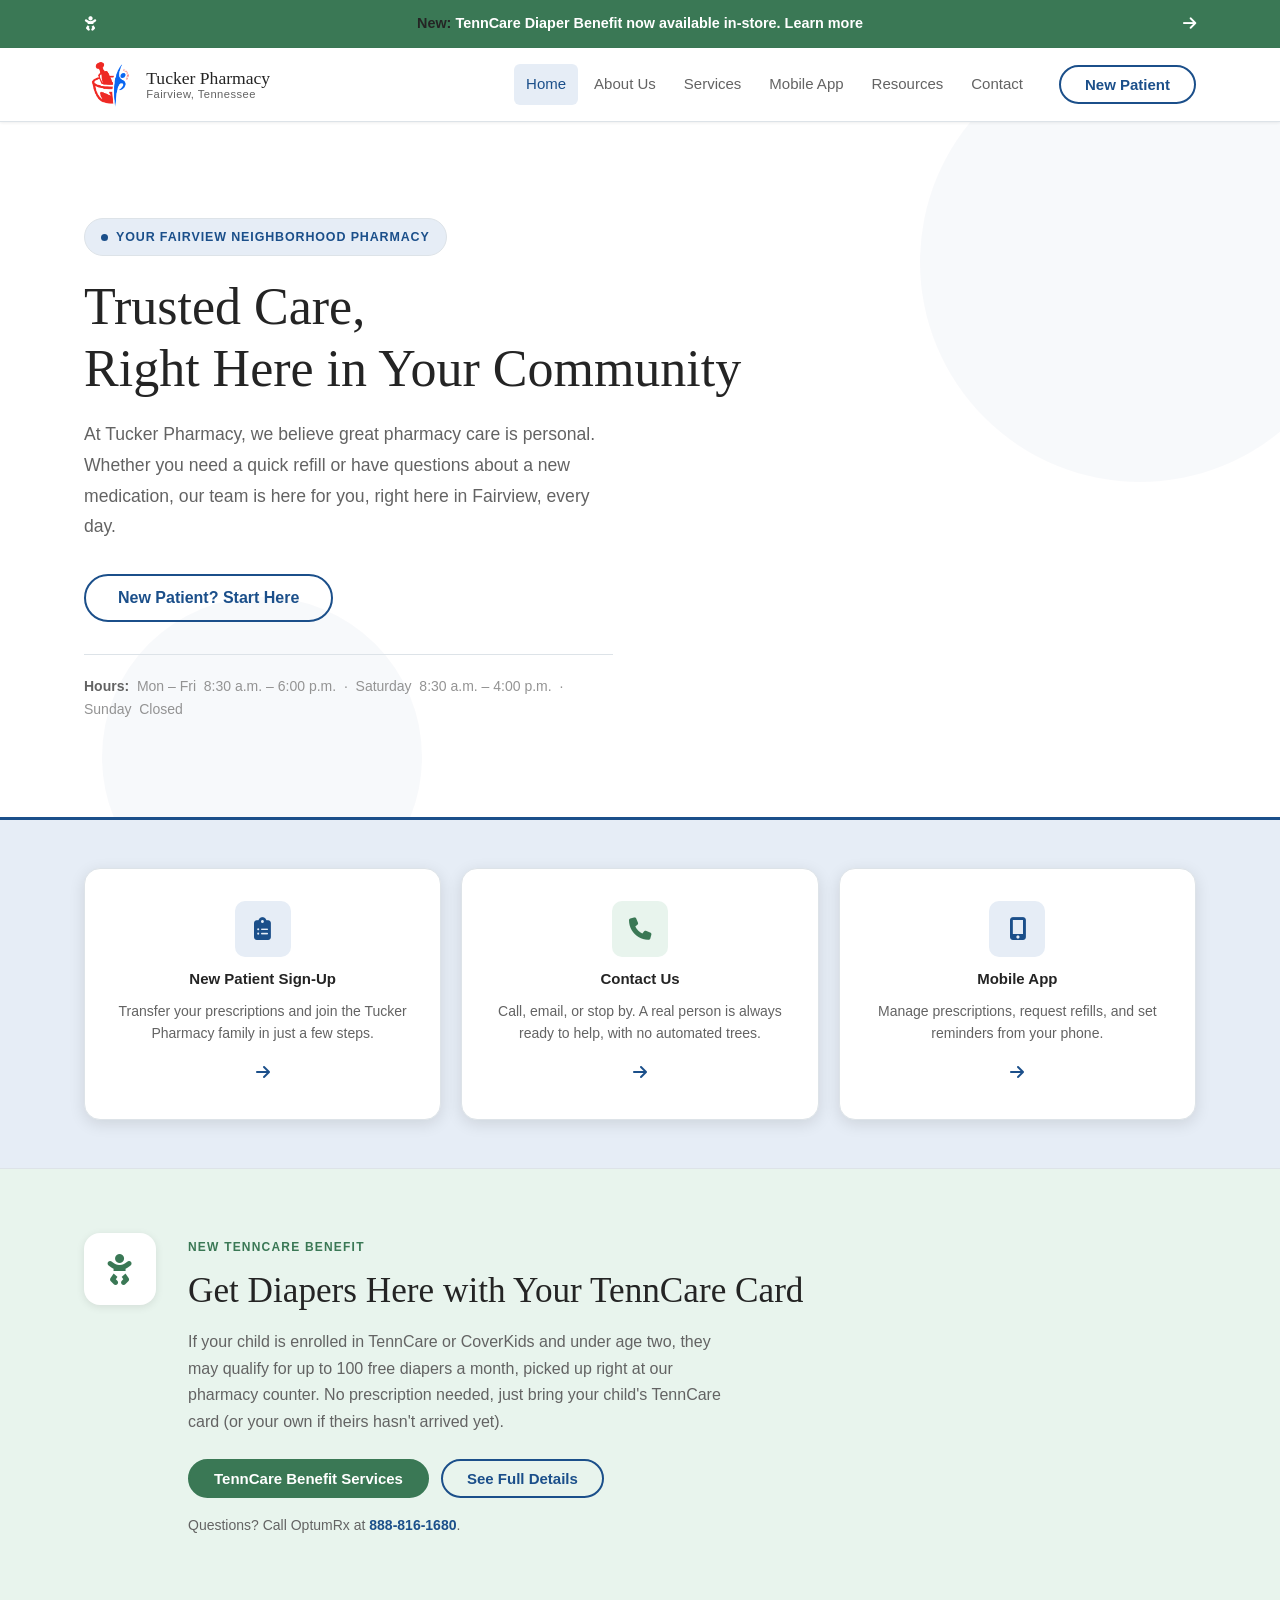
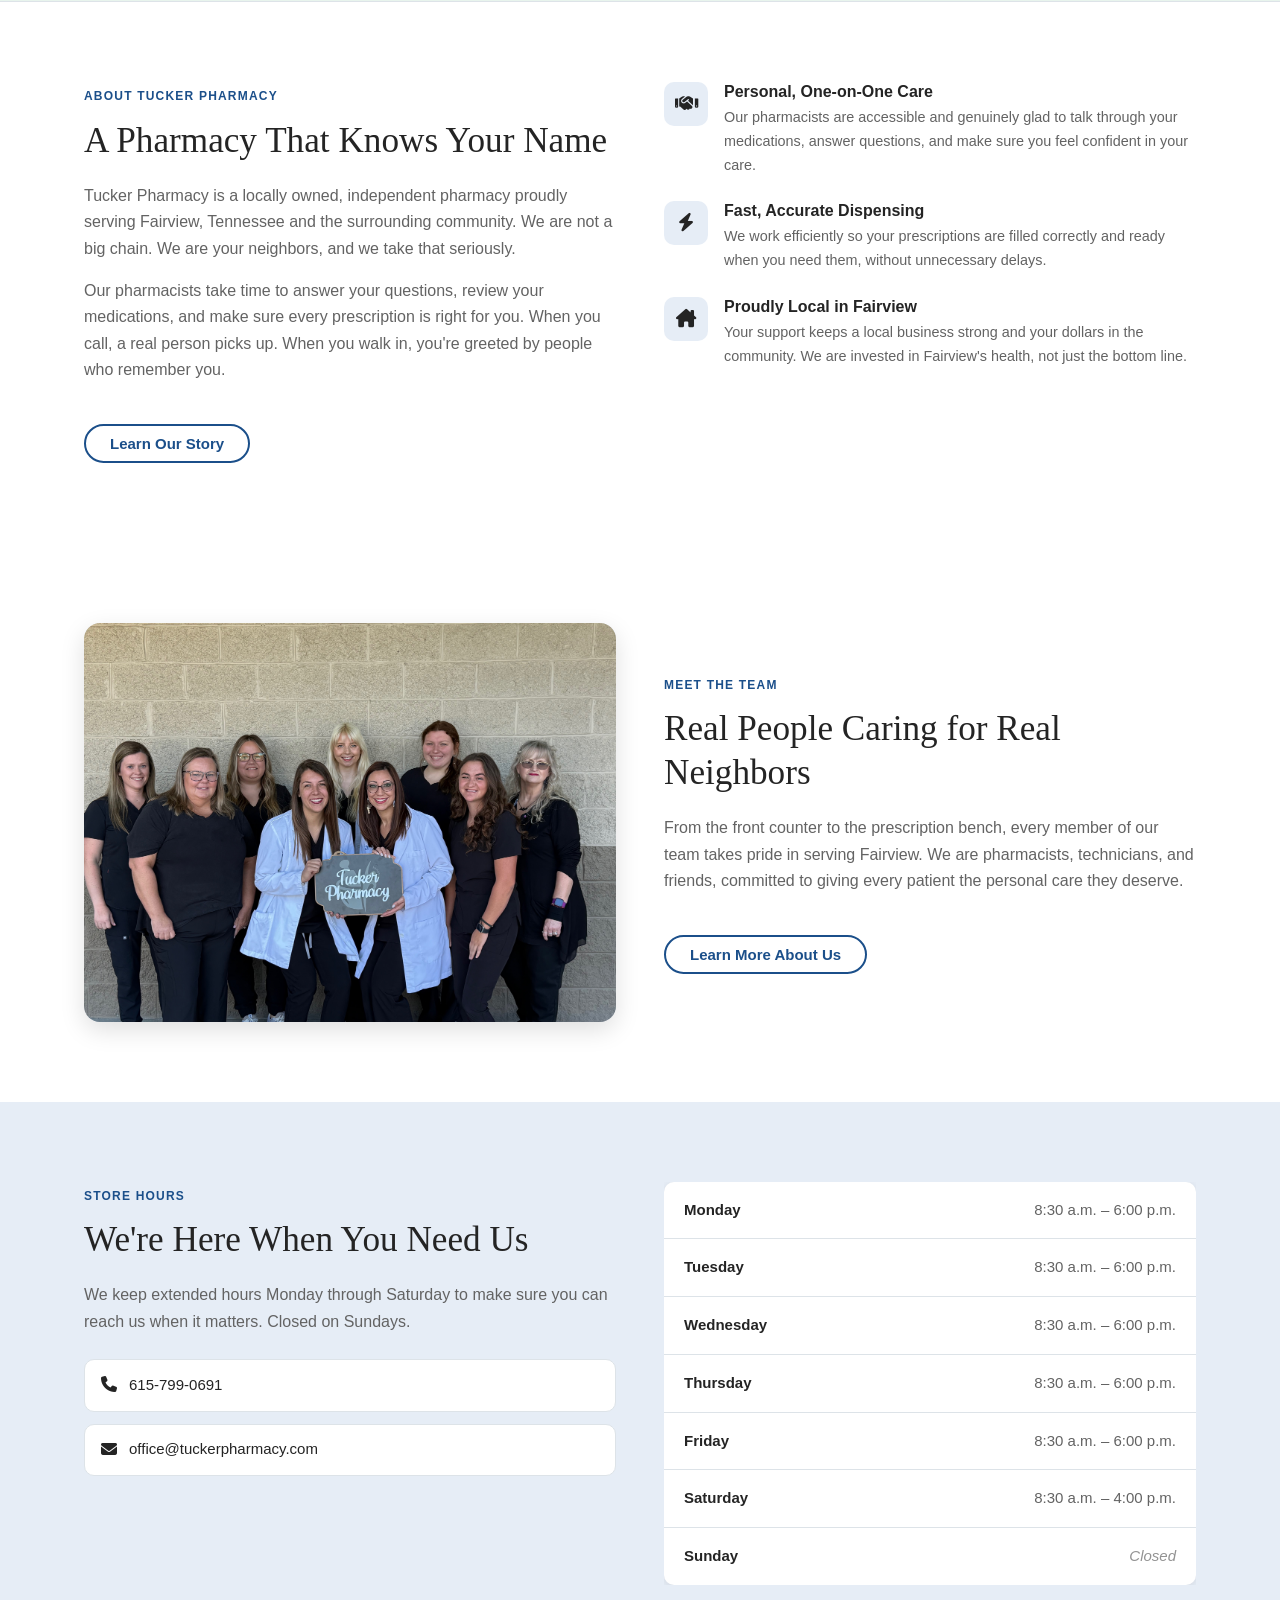
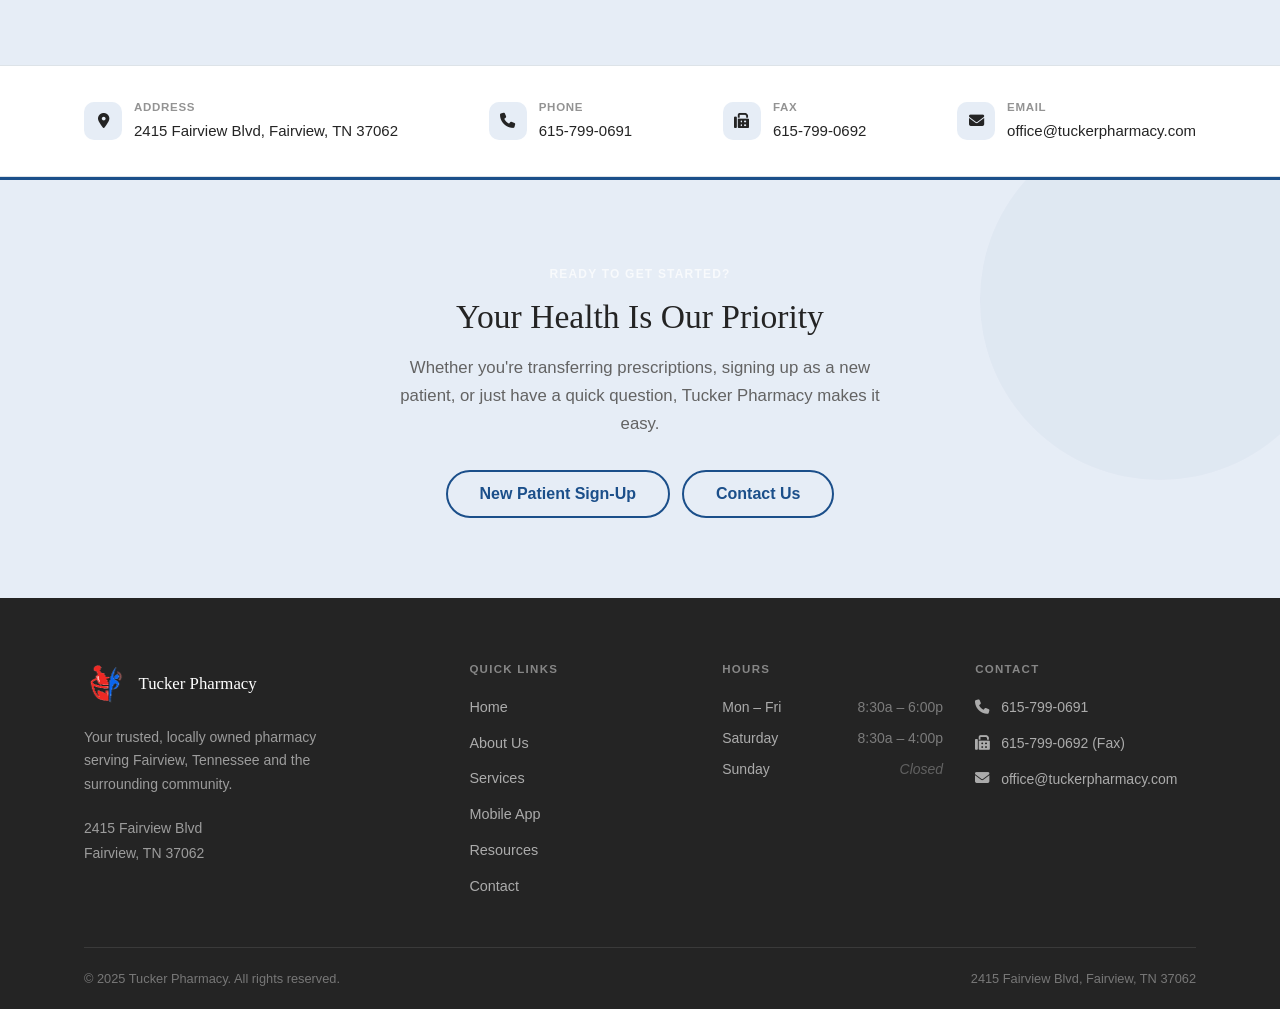
==== commit c4af1719: "Remove online refill requests and rebuild New Patient form for HIPAA compliance Refill buttons route" ====
--- a/index.html
+++ b/index.html
@@ -48,17 +48,13 @@
         </ul>
         <!-- These buttons are visible only in the mobile nav panel -->
         <div class="nav-mobile-actions">
-          <a href="contact.html" class="btn btn-accent btn-lg">Refill a Prescription</a>
-          <!-- TODO: Replace # with your new patient registration URL -->
-          <a href="contact.html" class="btn btn-outline btn-lg">New Patient Sign-Up</a>
+          <a href="contact.html#new-patient-request" class="btn btn-outline btn-lg">New Patient Sign-Up</a>
         </div>
       </nav>
 
       <!-- Desktop action buttons -->
       <div class="header-actions">
-        <a href="contact.html" class="btn btn-accent">Refill Rx</a>
-        <!-- TODO: Replace # with your new patient registration URL -->
-        <a href="contact.html" class="btn btn-outline">New Patient</a>
+        <a href="contact.html#new-patient-request" class="btn btn-outline">New Patient</a>
       </div>
 
       <button
@@ -107,9 +103,7 @@
           </p>
 
           <div class="hero-actions">
-            <a href="contact.html" class="btn btn-accent btn-lg">Refill a Prescription</a>
-            <!-- TODO: Replace # with your new patient registration URL -->
-            <a href="contact.html" class="btn btn-outline btn-lg">New Patient? Start Here</a>
+            <a href="contact.html#new-patient-request" class="btn btn-outline btn-lg">New Patient? Start Here</a>
           </div>
 
           <p class="hero-note">
@@ -134,14 +128,6 @@
       <div class="container">
         <div class="action-cards">
 
-          <a href="contact.html" class="action-card">
-            <div class="action-card-icon action-card-icon--accent" aria-hidden="true"><i class="fa-solid fa-capsules"></i></div>
-            <h3>Refill a Prescription</h3>
-            <p>Request your refill quickly online or through our app and pick up at your convenience.</p>
-            <span class="action-card-arrow" aria-hidden="true"><i class="fa-solid fa-arrow-right"></i></span>
-          </a>
-
-          <!-- TODO: Replace # with your new patient registration URL -->
           <a href="contact.html" class="action-card">
             <div class="action-card-icon action-card-icon--primary" aria-hidden="true"><i class="fa-solid fa-clipboard-list"></i></div>
             <h3>New Patient Sign-Up</h3>
@@ -419,9 +405,7 @@
           have a quick question, Tucker Pharmacy makes it easy.
         </p>
         <div class="btn-group">
-          <a href="contact.html" class="btn btn-accent btn-lg">Refill a Prescription</a>
-          <!-- TODO: Replace # with your new patient registration URL -->
-          <a href="contact.html" class="btn btn-outline btn-lg">New Patient Sign-Up</a>
+          <a href="contact.html#new-patient-request" class="btn btn-outline btn-lg">New Patient Sign-Up</a>
           <a href="contact.html" class="btn btn-outline btn-lg">Contact Us</a>
         </div>
       </div>
--- a/styles.css
+++ b/styles.css
@@ -695,7 +695,7 @@
 
 .action-cards {
   display: grid;
-  grid-template-columns: repeat(4, 1fr);
+  grid-template-columns: repeat(3, 1fr);
   gap: var(--sp-5);
 }
 
@@ -1613,6 +1613,12 @@
   grid-template-columns: 1fr 1.5fr;
   gap: var(--sp-10);
   align-items: start;
+}
+
+.contact-forms-stack {
+  display: flex;
+  flex-direction: column;
+  gap: var(--sp-8);
 }
 
 .contact-info-block {
@@ -2180,7 +2186,7 @@
 
   /* Grid collapsing */
   .action-cards {
-    grid-template-columns: repeat(2, 1fr);
+    grid-template-columns: repeat(3, 1fr);
   }
 
   .welcome-grid,
@@ -2190,6 +2196,17 @@
   .contact-page-grid,
   .staff-feature-grid {
     grid-template-columns: 1fr;
+  }
+
+  .benefit-callout-inner {
+    flex-direction: column;
+    gap: var(--sp-5);
+  }
+
+  .benefit-callout-icon {
+    width: 56px;
+    height: 56px;
+    font-size: 1.5rem;
   }
 
   /* On mobile, always show the photo first regardless of source order */
@@ -2381,8 +2398,26 @@
   color: var(--clr-white);
 }
 
+.announcement-bar-inner span {
+  min-width: 0;
+  flex: 1 1 auto;
+}
+
 .announcement-bar-inner i {
   font-size: 0.95rem;
+  flex-shrink: 0;
+}
+
+@media (max-width: 640px) {
+  .announcement-bar-inner {
+    font-size: 0.8rem;
+    padding: var(--sp-2) var(--sp-4);
+    gap: var(--sp-2);
+  }
+
+  .announcement-bar-inner .fa-arrow-right {
+    display: none;
+  }
 }
 
 
